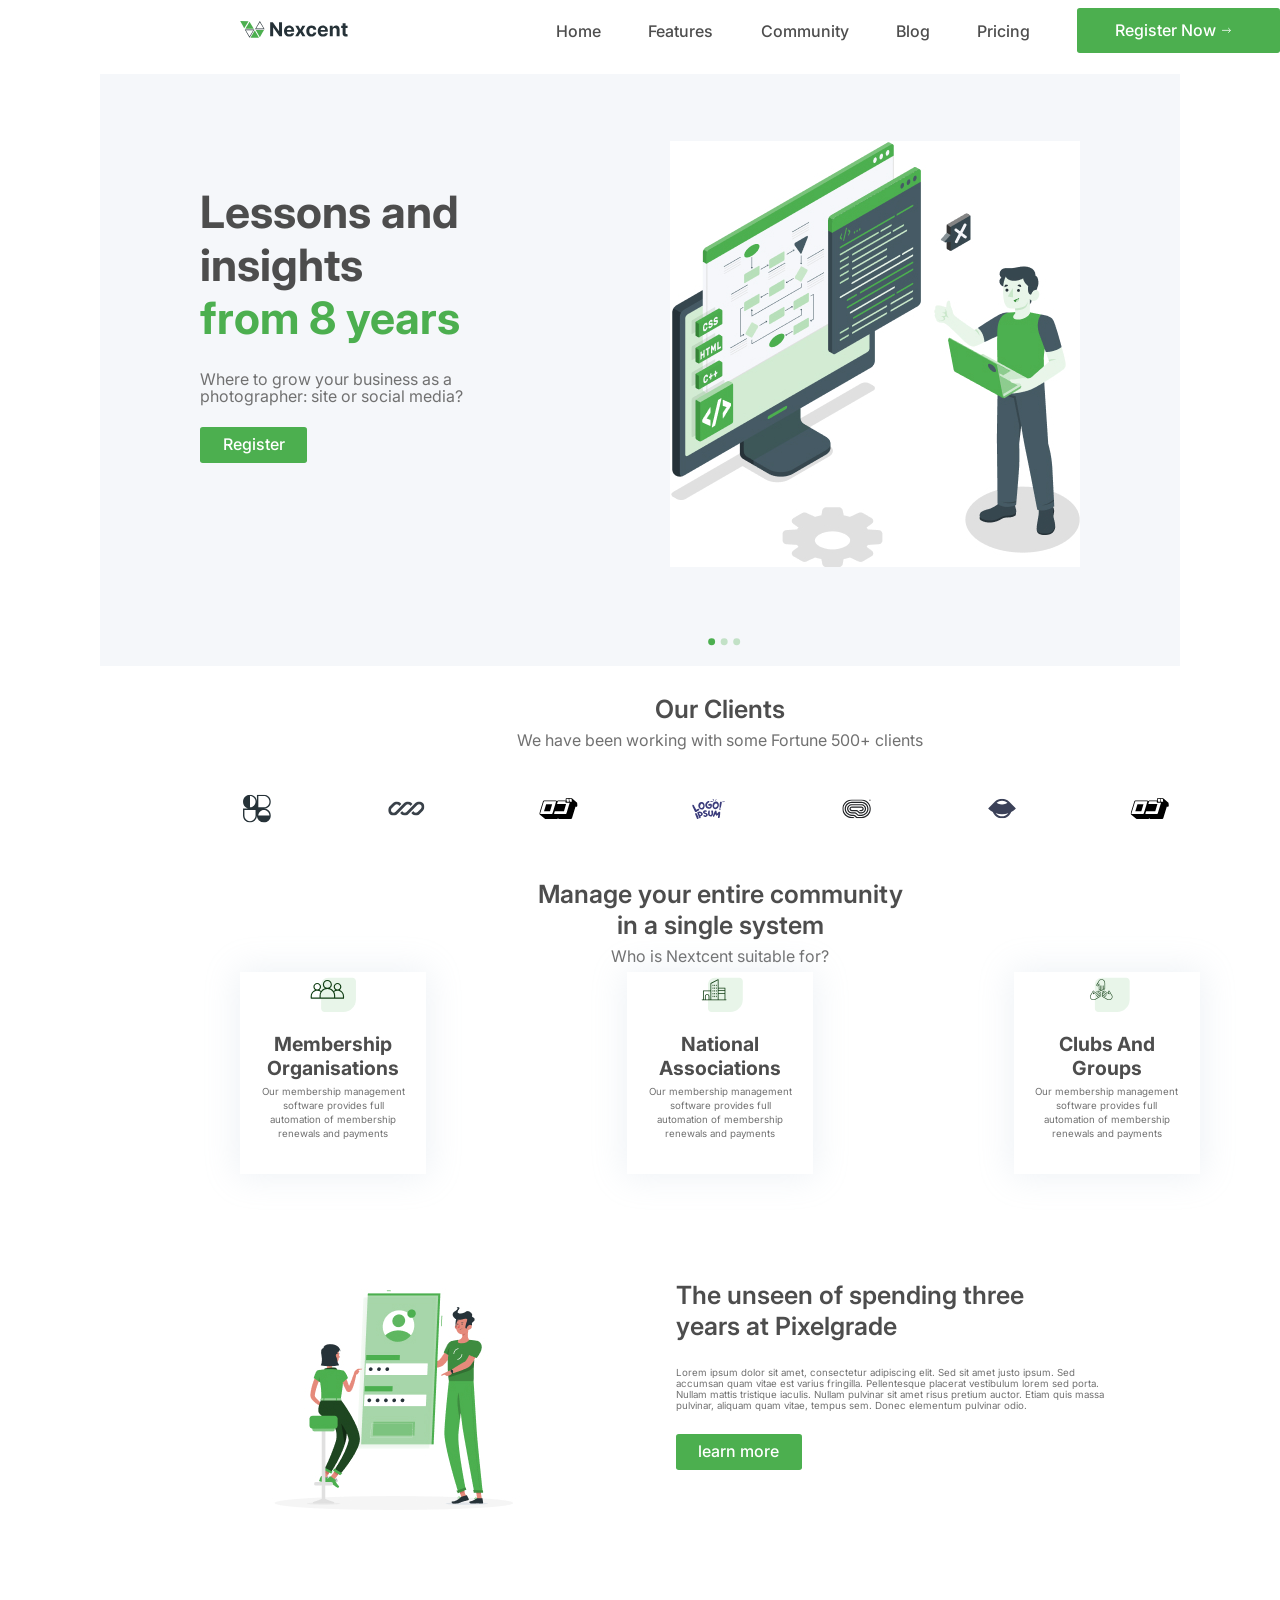
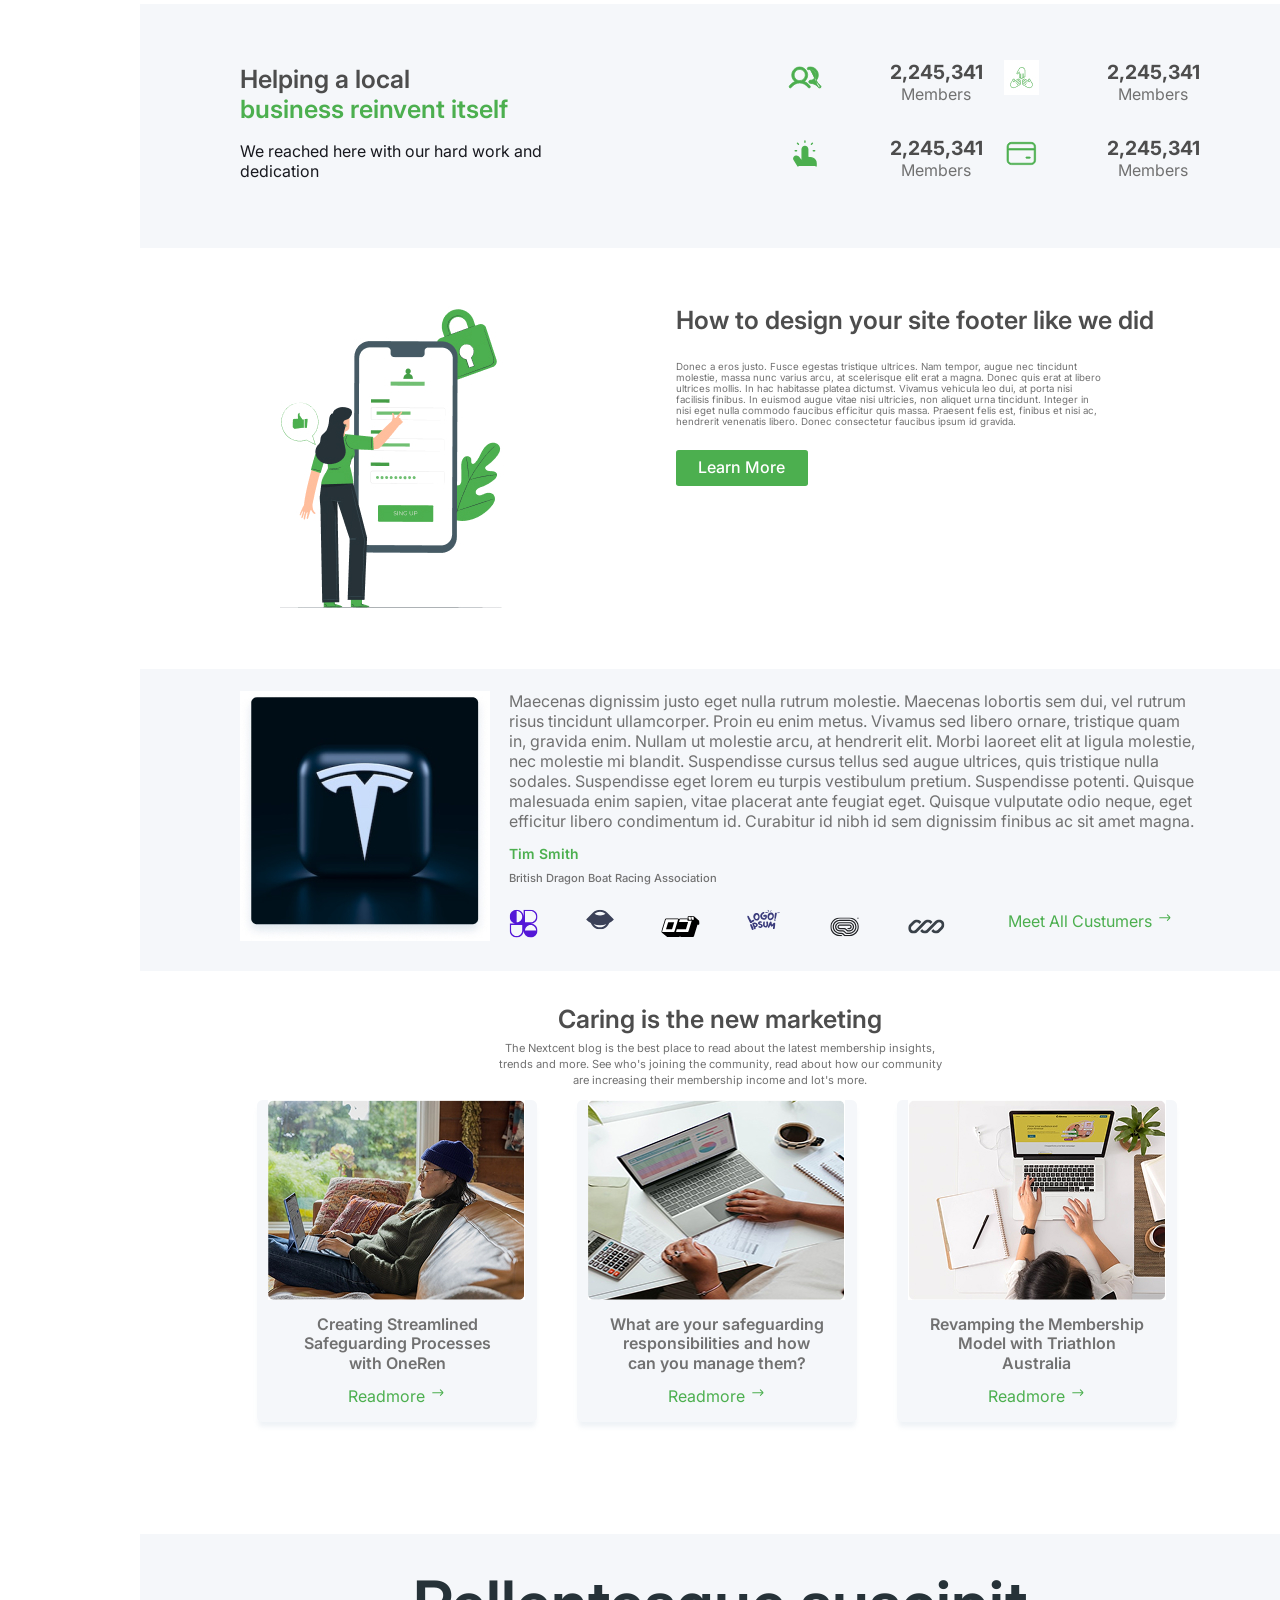
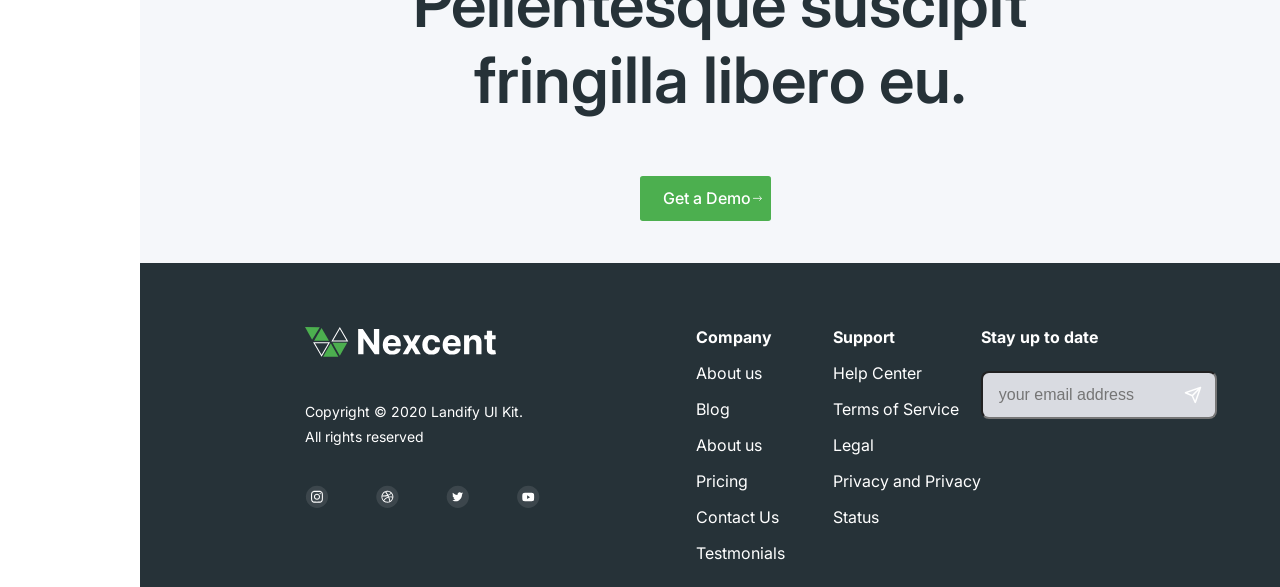
==== index.html @ 73aaa093 "updated code" ====
<!DOCTYPE html>
<html lang="en">

<head>
    <meta charset="UTF-8">
    <meta name="viewport" content="width=device-width, initial-scale=1.0">
    <title>layout templete</title>
    <link rel="stylesheet" href="./Assets/Css/variables.css" type="text/css">
    <link rel="stylesheet" href="./Assets/Css/utility.css" type="text/css">
    <link rel="stylesheet" href="./Assets/Css/style.css" type="text/css">

    <link rel="preconnect" href="https://fonts.googleapis.com">
    <link rel="preconnect" href="https://fonts.gstatic.com" crossorigin>
    <link
        href="https://fonts.googleapis.com/css2?family=Inter:ital,opsz,wght@0,14..32,100..900;1,14..32,100..900&display=swap"
        rel="stylesheet">

</head>

<body>
    <header>
        <div class="container">
            <nav class="d-flex">
                <a class="nexcent" href="index.html" aria-label="nexcent-logo"><img src="./Assets/Images/Logo.svg"
                        alt="nexcent-logo"></a>
                <ul role="navigation" class="d-flex list_decor-none ">
                    <li><a href="javascript:(0)">Home</a></li>
                    <li><a href="javascript:(0)">Features</a></li>
                    <li><a href="javascript:(0)">Community</a></li>
                    <li><a href="javascript:(0)">Blog</a></li>
                    <li><a href="javascript:(0)">Pricing</a></li>
                    <li class="btn btn2"><a href="javascript:(0)">Register Now <img
                                src="./Assets/Images/Right-white.svg" alt="right-arrow"></a></li>
                </ul>
            </nav>
        </div>
    </header>
    <main>
        <section class="Home-banner">
            <div class="banner">
                <div class="left-panel">
                    <h1>Lessons and insights <span>from 8 years</span></h1>
                    <p>Where to grow your business as a photographer: site or social media?</p>
                    <a class="btn3 btn2" href="javascript:(0)">Register</a>
                </div>
                <figure>
                    <img src="./Assets/Images/banner.jpg" alt="banner-picture">
                </figure>
            </div>
            <img class="dot" src="./Assets/Images/Dot.svg" alt="dot">
        </section>
        <section class="our-client">
            <div class="container">
                <div class="top-section text-align-center">
                    <h2>Our Clients</h2>
                    <p>We have been working with some Fortune 500+ clients</p>
                </div>
                <div class="bottom-section">
                    <ul class="list_decor-none d-flex">
                        <li><img src="./Assets/Images/our_clients (7).svg" alt="client-logo"></li>
                        <li><img src="./Assets/Images/our_clients (2).svg" alt="client-logo"></li>
                        <li><img src="./Assets/Images/our_clients (5).svg" alt="client-logo"></li>
                        <li><img src="./Assets/Images/our_clients (4).svg" alt="client-logo"></li>
                        <li><img src="./Assets/Images/our_clients (3).svg" alt="client-logo"></li>
                        <li><img src="./Assets/Images/our_clients (6).svg" alt="client-logo"></li>
                        <li><img src="./Assets/Images/our_clients (1).svg" alt="client-logo"></li>
                    </ul>
                </div>
            </div>
        </section>
        <section class="manage-community">
            <div class="container">
                <div class="top-section text-align-center">
                    <h2>Manage your entire community <span> in a single system</span></h2>
                    <p>Who is Nextcent suitable for?</p>
                </div>
                <div class="community-mid-panel d-flex">
                    <div class="card text-align-center">
                        <img src="./Assets/Images/community (2).svg" alt="Membership Organisations-icon">
                        <h3>Membership Organisations</h3>
                        <p>Our membership management software provides full automation of membership renewals and
                            payments</p>
                    </div>
                    <div class="card text-align-center">
                        <img src="./Assets/Images/community (3).svg" alt="National Associations-icon">
                        <h3>National Associations</h3>
                        <p>Our membership management software provides full automation of membership renewals and
                            payments</p>
                    </div>
                    <div class="card text-align-center card3">
                        <img src="./Assets/Images/community (1).svg" alt="Clubs And Groups-icon">
                        <h3>Clubs And <span> Groups</span></h3>
                        <p>Our membership management software provides full automation of membership renewals and
                            payments</p>
                    </div>
                </div>

                <div class="community-bottom-panel d-flex">
                    <div class="left_panel">
                        <figure>
                            <img src="./Assets/Images/unseen_year.jpg" alt="sign-up_image">
                        </figure>
                    </div>
                    <div class="right_panel">
                        <h2>The unseen of spending three <span>years at Pixelgrade</span></h2>
                        <p>Lorem ipsum dolor sit amet, consectetur adipiscing elit. Sed sit amet justo ipsum. Sed
                            accumsan quam vitae est varius fringilla. Pellentesque placerat vestibulum lorem sed
                            porta.
                            Nullam mattis tristique iaculis. Nullam pulvinar sit amet risus pretium auctor. Etiam
                            quis
                            massa pulvinar, aliquam quam vitae, tempus sem. Donec elementum pulvinar odio.</p>
                        <a href="javascript:void(0)" class="btn3 btn2">learn more</a>
                    </div>
                </div>

            </div>
        </section>
        <section class="helping-business">
            <div class="container d-flex ">
                <div class="left-panel">
                    <h2>Helping a local <span>business reinvent itself</span> </h2>
                    <p>We reached here with our hard work and dedication</p>
                </div>
                <div class="right-panel">
                    <ul class="list_decor-none d-flex list1 text-align-center">
                        <li><img src="./Assets/Images/local-business (1).svg" alt="business-members"></li>
                        <p>2,245,341<span>Members</span></p>
                        <li><img src="./Assets/Images/local-business (1).jpg" alt="business-Clubs"></li>
                        <p>2,245,341<span>Members</span></p>
                    </ul>
                    <ul class="list_decor-none d-flex list2 text-align-center">
                    <li><img src="./Assets/Images/local-business (3).svg" alt="business-Event Bookings"></li>
                    <p>2,245,341<span>Members</span></p>
                    <li><img src="./Assets/Images/local-business (2).svg" alt="business-Payments"></li>
                    <p>2,245,341<span>Members</span></p>
                    </ul>
                </div>
            </div>
        </section>
        <section class="Design-footer">
            <div class="container d-flex">
                <div class="left-panel">
                    <img src="./Assets/Images/design_site.jpg" alt="design_site-image">
                </div>
                <div class="right-panel">
                    <h2>How to design your site footer like we did</h2>
                    <p>Donec a eros justo. Fusce egestas tristique ultrices. Nam tempor, augue nec tincidunt molestie,
                        massa nunc varius arcu, at scelerisque elit erat a magna. Donec quis erat at libero ultrices
                        mollis. In hac habitasse platea dictumst. Vivamus vehicula leo dui, at porta nisi facilisis
                        finibus. In euismod augue vitae nisi ultricies, non aliquet urna tincidunt. Integer in nisi eget
                        nulla commodo faucibus efficitur quis massa. Praesent felis est, finibus et nisi ac, hendrerit
                        venenatis libero. Donec consectetur faucibus ipsum id gravida.</p>
                    <a class="btn3 btn2" href="javascript:void(0)">Learn More</a>
                </div>
            </div>
        </section>
        <section class="testmonials">
            <div class="container d-flex">
                <div class="left-panel">
                    <figure>
                        <img src="./Assets/Images/testimonial.jpg" alt="testimonial-image">
                    </figure>
                </div>
                <div class="right-panel">
                    <blockquote>
                        Maecenas dignissim justo eget nulla rutrum molestie. Maecenas lobortis sem dui, vel rutrum risus
                        tincidunt ullamcorper. Proin eu enim metus. Vivamus sed libero ornare, tristique quam in,
                        gravida enim. Nullam ut molestie arcu, at hendrerit elit. Morbi laoreet elit at ligula molestie,
                        nec molestie mi blandit. Suspendisse cursus tellus sed augue ultrices, quis tristique nulla
                        sodales. Suspendisse eget lorem eu turpis vestibulum pretium. Suspendisse potenti. Quisque
                        malesuada enim sapien, vitae placerat ante feugiat eget. Quisque vulputate odio neque, eget
                        efficitur libero condimentum id. Curabitur id nibh id sem dignissim finibus ac sit amet magna.
                        <p class="name">Tim Smith</p>
                        <p class="comment">British Dragon Boat Racing Association</p>
                    </blockquote>
                    <div class="right-bottom d-flex" >
                        <ul class="list_decor-none d-flex">
                            <li><img src="./Assets/Images/Logo testmonial.svg" alt="client-logo"></li>
                            <li><img src="./Assets/Images/our_clients (6).svg" alt="client-logo"></li>
                            <li><img src="./Assets/Images/our_clients (5).svg" alt="client-logo"></li>
                            <li><img src="./Assets/Images/our_clients (4).svg" alt="client-logo"></li>
                            <li><img src="./Assets/Images/our_clients (3).svg" alt="client-logo"></li>
                            <li><img src="./Assets/Images/our_clients (2).svg" alt="client-logo"></li>
                        </ul>
                        <a class="green" href="javascript:void(0)">Meet All Custumers <img src="./Assets/Images/Right-direction.svg"
                                alt="right-arrow"></a>
                    </div>
                </div>
            </div>
        </section>
        <section class="caring-marketing">
            <div class="container">
                <div class="top-panel text-align-center justify-content-center">
                    <h2>Caring is the new marketing</h2>
                    <p>The Nextcent blog is the best place to read about the latest membership insights, trends and
                        more. See who's joining the community, read about how our community are increasing their
                        membership income and lot's more.</p>
                </div>
                <div class="cart-panel d-flex">
                    <div class="cart">
                        <figure class="text-align-center caring-cart">
                            <img class="cart1" src="./Assets/Images/caring (2) market.jpg" alt="caring-marketing">
                            <figcaption text-align-center>Creating Streamlined Safeguarding Processes with OneRen
                            </figcaption>
                            <a href="javascript:void(0)">Readmore <img src="./Assets/Images/Right-direction.svg"
                                    alt="right-arrow"></a>
                        </figure>
                    </div>
                    <div class="cart">
                        <figure class="text-align-center caring-cart">
                            <img class=" cart2" src="./Assets/Images/caring (3) market.jpg" alt="caring-marketing">
                            <figcaption>What are your safeguarding responsibilities and how can you manage them?
                            </figcaption>
                            <a href="javascript:void(0)">Readmore <img src="./Assets/Images/Right-direction.svg"
                                    alt="right-arrow"></a>
                        </figure>
                    </div>
                    <div class="cart">
                        <figure class="text-align-center caring-cart">
                            <img class=" cart3" src="./Assets/Images/caring (1) market.jpg" alt="caring-marketing">
                            <figcaption>Revamping the Membership Model with Triathlon Australia
                            </figcaption>
                            <a class="padding-bottom" href="javascript:void(0)">Readmore <img src="./Assets/Images/Right-direction.svg"
                                    alt="right-arrow"></a>
                    </div>
                </div>
        </section>
    </main>
    <footer>
        <section class="footer-section">
            <div class="container">
                <div class="get-demo justify-content-center">
                    <h2>Pellentesque suscipit fringilla libero eu.</h2>
                    <a href="javascript:void(0)" class="btn btn2">Get a Demo<img src = "./Assets/Images/Right-white.svg"
                            alt="right-arrow"></a>
                </div>
                <div class="container2 d-flex">
                    <div class="logos-section">
                        <img src="./Assets/Images/Logo-white.svg" alt="company-logo">
                        <p>Copyright © 2020 Landify UI Kit. <span>All rights reserved</span> </p>
                        <ul class="d-flex list_decor-none">
                            <li><img src="./Assets/Images/Social Icons(insta).svg" alt="social-media"></li>
                            <li><img src="./Assets/Images/Social Icons(ball).svg" alt="social-media"></li>
                            <li><img src="./Assets/Images/Social Icons(twit).svg" alt="social-media"></li>
                            <li><img src="./Assets/Images/Social Icons(face).svg" alt="social-media"></li>
                        </ul>
                    </div>
                    <div class="left-panel d-flex">
                        <div class="company">
                            <h4>Company</h4>
                            <p>About us</p>
                            <p>Blog</p>
                            <p>About us</p>
                            <p>Pricing</p>
                            <p>Contact Us</p>
                            <p>Testmonials</p>
                            <!-- <p>Company <span>About us</span> <span>Blog</span> <span></span> <span>Contact Us</span>
                                <span>Testmonials</span>
                            </p> -->
                        </div>
                        <div class="support">
                            <h4>Support</h4>
                            <p>Help Center</p>
                            <p>Terms of Service</p>
                            <p>Legal</p>
                            <p>Privacy and Privacy</p>
                            <p>Status</p>
                            <!-- <p>Support <span>Help Center</span> <span>Terms of Service</span> <span>Legal</span> <span>Privacy
                                    and Privacy</span> <span>Status</span></p> -->
        
                        </div>
                        <div class="up-to-date">
                            <h4>Stay up to date</h4>
                            <form action="/submit" get="post">
                                <label for="email id"></label>
                                <input type="email" name="email" id="email" placeholder="your email address">
                            </form>
                        </div>
                    </div>
                </div>
            </div>
        </section>
    </footer>
</body>

</html>
---- Assets/Css/variables.css ----
:root {
    /* Typography */
    --FONT-FAMILY: "Inter", sans-serif;

    /* Color */
    --ACCENT-COLOR: #4CAF4F;
    --PRIMARY-COLOR: #fff;
    --SECONDRY-COLOR: #F5F7FA;
    --DARK-TEXT-COLOR: #4D4D4D;
    --BODY-TEXT-COLOR: #717171;
    --BORDER-SHADOW: #ABBED133;
    --FOOTER-COLOR: #263238;
    --FORM-COLOR:#D9DBE1;

    /* Font-Size */
    --FONT-11_14: 0.696rem;
    --FONT-44_55: 2.784rem;
    --FONT-25_06: 1.566rem;
    --FONT-19_49: 1.218rem;
    --FONT-9_74: 0.609rem;
    --FONT-13_92: 0.87rem;

    /* Utilities */
    --ROW-GAP: 0.334rem;
    --TITTLE-MARGIN-END: 3.75rem;
    --MARGIN-INLINE: 6.264rem;
    --MARGIN-BOTTOM: 1.392rem
}
---- Assets/Css/utility.css ----
/* Ulitity Classes */

.btn {
    display: inline-block;
    color: var(--PRIMARY-COLOR);
    background-color: var(--ACCENT-COLOR);
    line-height: 1.044rem;
    text-align: center;
    padding-block: 0.900rem;
    padding-left: 1.392rem;
    padding-right: 0.5rem;
    font-weight: 500;
    border-radius: 0.174rem;
    
}

.btn2 a {
    padding: 1rem;
    color: #fff;
}

.btn3 {
    display: inline-block;
    color: var(--PRIMARY-COLOR);
    background-color: var(--ACCENT-COLOR);
    line-height: 1.044rem;
    text-align: center;
    padding-block: 0.609rem;
    padding-inline: 1.392rem;
    font-weight: 500;
    border-radius: 0.174rem;
}

.d-flex {
    display: flex;
}

.text-align-center {
    text-align: center;
}

.list_decor-none {
    list-style-type: none;
}
.justify-content-center{
    justify-content: center;
}
.caring-cart{
    background-color: var(--SECONDRY-COLOR);
    border-radius: 0.348rem;
    box-shadow: 0 0.4rem 0.3rem -0.1rem var(--BORDER-SHADOW);
    padding-bottom: 1rem; 
}
---- Assets/Css/style.css ----
* {
    box-sizing: border-box;
    margin: 0;  
    padding: 0;
}
html {
    scroll-behavior: smooth;
}

body {
    color: var(--BODY-TEXT-COLOR);
    font-family: var(--FONT-FAMILY);
}
a {
    text-decoration: none;
    color: var(--DARK-TEXT-COLOR);
}
a:hover {
    color: #6fdc72;
    transition: color 0.3s ease; 
}

h1,
h2,
h3 {
    margin-bottom: 1.62rem;
    color: var(--DARK-TEXT-COLOR);
}


:where(h1, h2, h3, p):last-child {
    margin-bottom: 0;
}

h2 {
    font-size: var(--FONT-25_06);
    font-weight: 600;
    line-height: 1.914rem;
}
 .container {
    max-width: 72.5rem;
    position: relative;
    left: 8.75rem;
    margin-right: var(--MARGIN-INLINE); 
    
}
/* Navigation Start */
 .nexcent{
    margin-left: var(--MARGIN-INLINE);
    margin-block: 1.314rem;
    margin-right: 13rem;
}

header ul li{
    font-weight: 500;
    margin-block: 1.305rem;
    justify-content: space-between;
}  
header ul li:last-child{
    margin-top: 0.5rem;
    margin-left: 0%rem;
} 

/* Navigation End */

/* Home Banner Start*/
.Home-banner{
    background-color:  #F5F7FA;
    margin-inline: var(--MARGIN-INLINE); 
    margin-bottom: 1.74rem; 
}
.Home-banner .banner{
    display: flex;
    gap: 10.938rem;   
}
h1{
    font-size: var(--FONT-44_55);
    line-height: 3.306rem;
}
h1 span{
    color: var(--ACCENT-COLOR);
    display: block;
}
.Home-banner .banner p{
    line-height: 1.044rem;
    margin-top: 1rem;
    margin-bottom: 1.392rem;
}
.Home-banner .banner .left-panel{
    margin-block: 7.001rem;
    margin-left: var(--MARGIN-INLINE);
    gap: 1.392rem;
}
.Home-banner .banner img{
    margin-block: 4.177rem;
    margin-right: var(--MARGIN-INLINE);  
}
.dot {
    margin-inline: 38rem;
    margin-bottom: 1rem;
}
/* Home Banner End*/

 
/* our-client Start*/
.our-client .top-section{
    margin-inline: 7.178rem;
}
.our-client .top-section h2{
    margin-bottom: 0.348rem;
    padding-inline: 0.914;
}
.our-client .top-section p{
    margin-bottom: 1rem;
    padding-inline: 0.914;
}
.our-client .bottom-section ul{
    margin-inline: var(--MARGIN-INLINE);
    justify-content: space-between;
    align-items: center;
    padding-top: 1.559rem;
    padding-bottom: 1.528rem;
    margin-bottom: 1.553rem;
}
/* our-client End*/

/* manage-community */
.manage-community .top-section{
    margin-inline: 19.534rem;
}
.manage-community{
    margin-bottom: 2.088rem; 
}
.manage-community .community-mid-panel{
    margin-bottom: 3.088rem;
}
.manage-community .top-section h2{
    margin-bottom: 0.348rem;

}
.manage-community .top-section p{
    margin-bottom: 0.348rem;
}
.community-mid-panel .card{
    justify-content: space-evenly;
    margin-inline: var(--MARGIN-INLINE);
    gap:0.348rem;
    padding-bottom: 1.044rem;
    box-shadow: 0.01rem 0.01rem 2rem 0.174rem var(--BORDER-SHADOW);
}
.community-mid-panel .card h3 span{
    margin-inline: 1rem; 
}
.community-mid-panel .card h3 {
    margin-top: 1rem;
    font-size: var(--FONT-19_49);
    margin-bottom: 0%;
   
}
.community-mid-panel .card p{
    margin-inline: 1.044rem;
    margin-bottom: 1.044rem;
    font-size: var(--FONT-9_74);
    font-weight: 400;
    line-height: 0.87rem;
    margin-top: 0.348rem;   
}
/* community-bottom-panel */
.community-bottom-panel .left_panel img{
    margin-left: var(--MARGIN-INLINE);
    margin-right: 7rem;
    margin-bottom: 2rem;
    margin-top: 3.547rem;
    margin-bottom: 3.547rem;
}
.community-bottom-panel .right_panel{
    margin-right: var(--MARGIN-INLINE);
    margin-left: 1rem;
    margin-top: 3.547rem;
    margin-bottom: 3.547rem;
}
.community-bottom-panel .right_panel p{
    font-weight: 400;
    font-size: var(--FONT-9_74);
    margin-right: 5.8rem;
    margin-bottom: 1.392rem;
    
}
.community-bottom-panel .right_panel h2, span{
    display: block;
}
/* helping-business-section */
.helping-business .container{
    background-color: var(--SECONDRY-COLOR);
}
.helping-business .container .left-panel h2 span{
    color: var(--ACCENT-COLOR);
}
.helping-business .container .left-panel h2{
    margin-bottom: 0.348rem;
}
.helping-business .container .left-panel p{
    color: #18191F;
}
.helping-business .container .left-panel {
    margin-block: 3.699rem;
    margin-left: var(--MARGIN-INLINE);
}
.helping-business .container .right-panel{
    margin-block: 2.784rem;
    margin-left: 15rem;
    margin-right: var(--MARGIN-INLINE);
}

.helping-business .container .right-panel .list2, .list1{
    gap: 1.305rem;
}
.helping-business .container .right-panel .list2 .list1:last-child{
    padding-right: 7rem;
}
.helping-business .container .right-panel .list1{
    margin-top: 0.7rem;
    margin-bottom: 2rem;
}
.helping-business .container .right-panel ul p {
    color: var(--DARK-TEXT-COLOR); 
    font-weight: 700;
    font-size: var(--FONT-19_49);
}

.helping-business .container .right-panel ul p span {
    color: var(--BODY-TEXT-COLOR);
    font-weight: 400;
    font-size: 1rem;
    
}

/* Design-footer section */

.Design-footer .container .left-panel img{
    margin-left: var(--MARGIN-INLINE);
    margin-right: 7rem;
    margin-bottom: 2rem;
    margin-top: 3.547rem;
    margin-bottom: 3.547rem; 
}

.Design-footer .container .right-panel {
    margin-right: var(--MARGIN-INLINE);
    margin-left: 1rem;
    margin-top: 3.547rem;
    margin-bottom: 3.547rem;
}

.Design-footer .container .right-panel p {
    font-weight: 400;
    font-size: var(--FONT-9_74);
    margin-right: 5.8rem;
    margin-bottom: 1.392rem;
    
}

/* Testimonial Section */
.testmonials .container{
    background-color: var(--SECONDRY-COLOR);
}
.testmonials .container .left-panel img{
    margin-left: var(--MARGIN-INLINE);
    margin-right: 0.2rem;
    margin-bottom: 2rem;
    margin-top: 1.392rem;
    margin-bottom:1.392rem; 
}
.testmonials .container .right-panel {
    margin-right: var(--MARGIN-INLINE);
    margin-left: 1rem;
    margin-top: 1.409rem;
    margin-bottom: 1.409rem;
}
.testmonials .container .right-panel blockquote p{
    
    font-weight: 500;
    font-size: var(--FONT-11_14);
    line-height: 1.044rem;
    /* margin-right: 5.8rem;
    margin-bottom: 1.392rem; */
}
.testmonials .container .right-panel .name{
    font-weight: 600;
    font-size: var(--FONT-13_92);
    color: var(--ACCENT-COLOR);
    margin-top: var(--FONT-13_92);
    margin-bottom: 0.348rem;
    line-height: 1.218rem;
}
.testmonials .container .right-panel .comment {
    margin-bottom: var(--MARGIN-BOTTOM);
}
 .testmonials .container .right-bottom a{
    color: var(--ACCENT-COLOR);
} 
.testmonials .container .right-bottom ul,li{
    padding-right: 2.950rem;
}
.testmonials .container .right-bottom ul,li:last-child{
    padding-right: 1.950rem;
}

/* caring-marketing Section */
.caring-marketing .top-panel h2{
    margin-top: 2.088rem;
    margin-bottom: 0.348rem;
}
.caring-marketing .top-panel p {
    font-weight: 400;
    font-size: var(--FONT-11_14);
    line-height: 1.011rem;
    margin-inline: 21.950rem;
    margin-bottom: 0.696rem;
}
.caring-marketing .cart-panel .cart figcaption{
    padding-inline: 1.987rem;
    padding-block: 0.696rem;
    font-weight: 600;
    line-height: 1.218rem;
    z-index: 1rem;
    max-width:19rem;
    max-height: fit-content; 
}
.caring-marketing .cart-panel .cart {
    margin: 0; 
    /* background-color: aqua; */
}

.caring-marketing .cart-panel .cart .cart1 {
    margin-right: 0.08rem; 
}

.caring-marketing .cart-panel .cart .cart2 {
    margin-inline: 0.15rem; 
}

.caring-marketing .cart-panel .cart .cart3 {
    margin-left: 0.08rem; 
}
.caring-marketing .cart-panel {
    margin-left: var(--MARGIN-INLINE);
    margin-right: var(--MARGIN-INLINE);
    margin-bottom: 5.913rem;
}
.caring-marketing .cart-panel .cart{
    padding-left: 1.043rem;
    padding-right: 1.436rem;
    padding-bottom: 1.044rem;  
}
.caring-marketing .cart-panel .cart a{
    color: var(--ACCENT-COLOR);
}

/* Footer-Get-Demo-Section */
.get-demo{
    background-color: var(--SECONDRY-COLOR);
}
.get-demo h2{
    color: var( --FOOTER-COLOR);
    margin-inline: 16.281rem;
    text-align: center;
    font-size: 4rem;
    font-weight: 600;
    line-height: 4.75rem;
    padding-top: 2rem;
    padding-bottom: 2rem;    
}
.get-demo a{
    margin-inline: 31.281rem;
    margin-bottom: 2.625rem;
}
/* footer-Section*/
.container2 {
    background-color: var(--FOOTER-COLOR);
    color: var(--PRIMARY-COLOR);
}
.container2 .logos-section {
    margin-left: 10.313rem;
    padding-top: 4rem;
    margin-right: 7.813rem;
}
.container2 .logos-section ul{
    margin-bottom: 4.646rem;
}
.container2 .logos-section li{
    gap: 0.03rem;
}
.container2 .logos-section p{
    font-weight: 400;
    font-size: 0.875rem;
    margin-top: 2.629rem;
    margin-bottom: 2.5rem;
}
.container2 .logos-section p span{
    margin-top: 0.5rem;
}
.container2 .left-panel h3{
    font-weight: 600;
    font-size: 1.25rem;
    
}
.container2 .left-panel{
    padding-top: 4rem;
    margin-right: 2rem;
}

.left-panel p {
    margin-bottom: 0.5rem; 
    margin-top: 1rem;
}
.company {
    margin-right: 3rem; 
}
.up-to-date form {
    margin-top: 1rem;  
}

 .up-to-date input[type="email"] {
    padding: 0.8rem 1rem;  
    width: 100%;            
    font-size: 1rem;        
    margin-top: 0.5rem;     
    background-color: var(--FORM-COLOR);
    border-radius: 0.5rem;
    margin-top: 0.5rem;
    background-image: url('../Images/send.svg'); 
    background-repeat: no-repeat;
    background-position: right 0.8rem center; 
}
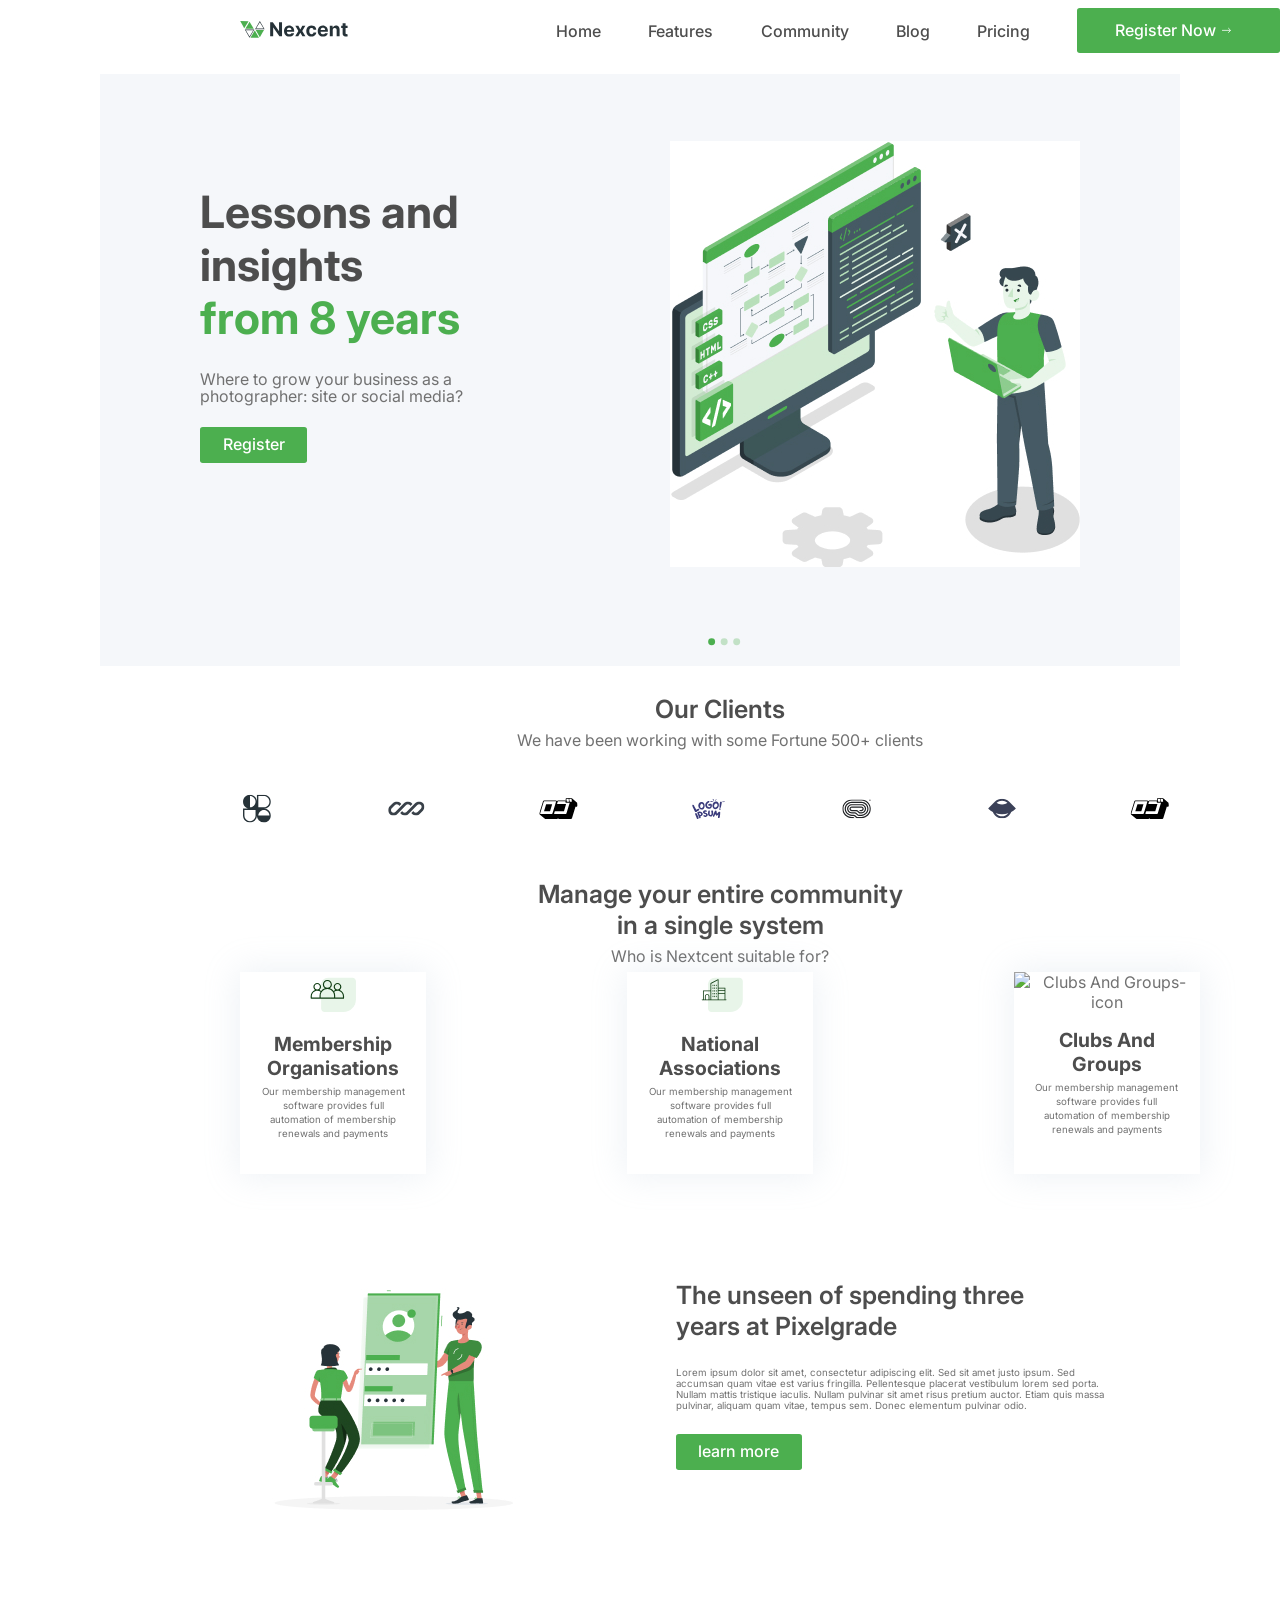
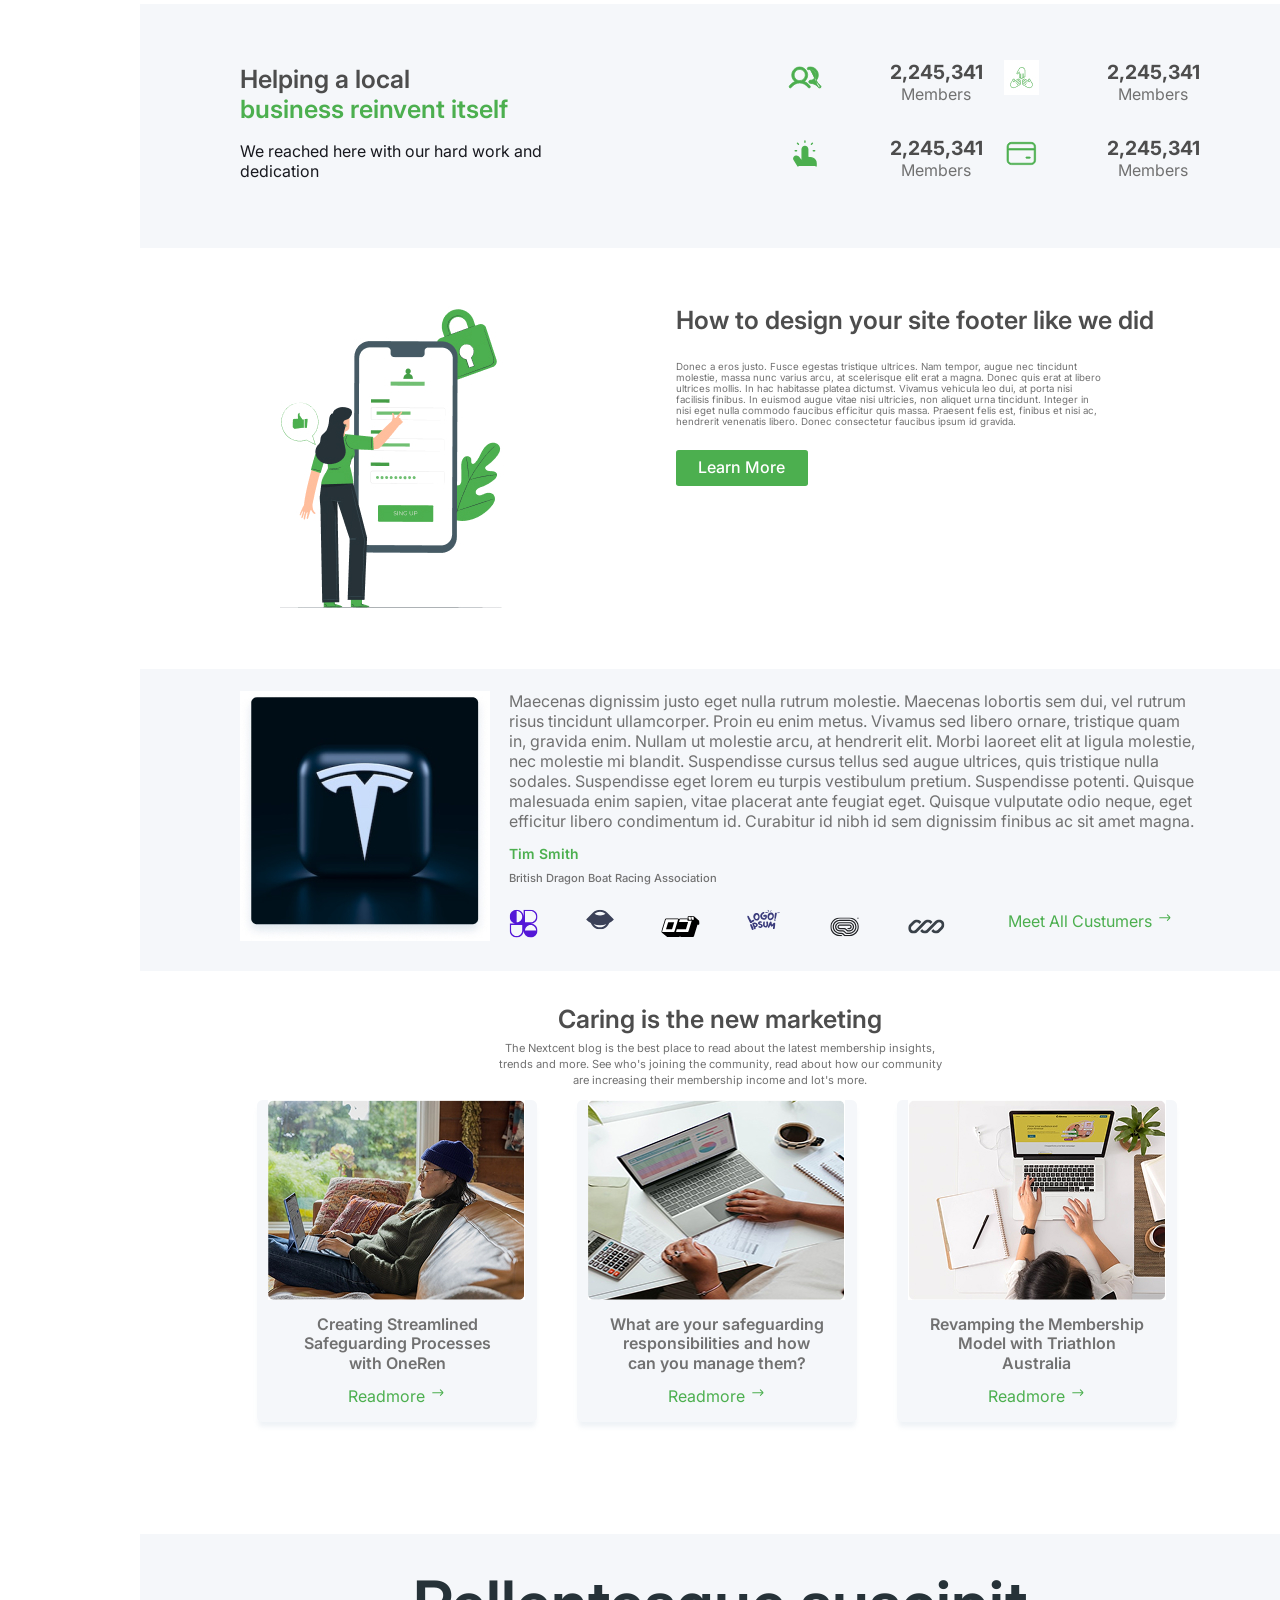
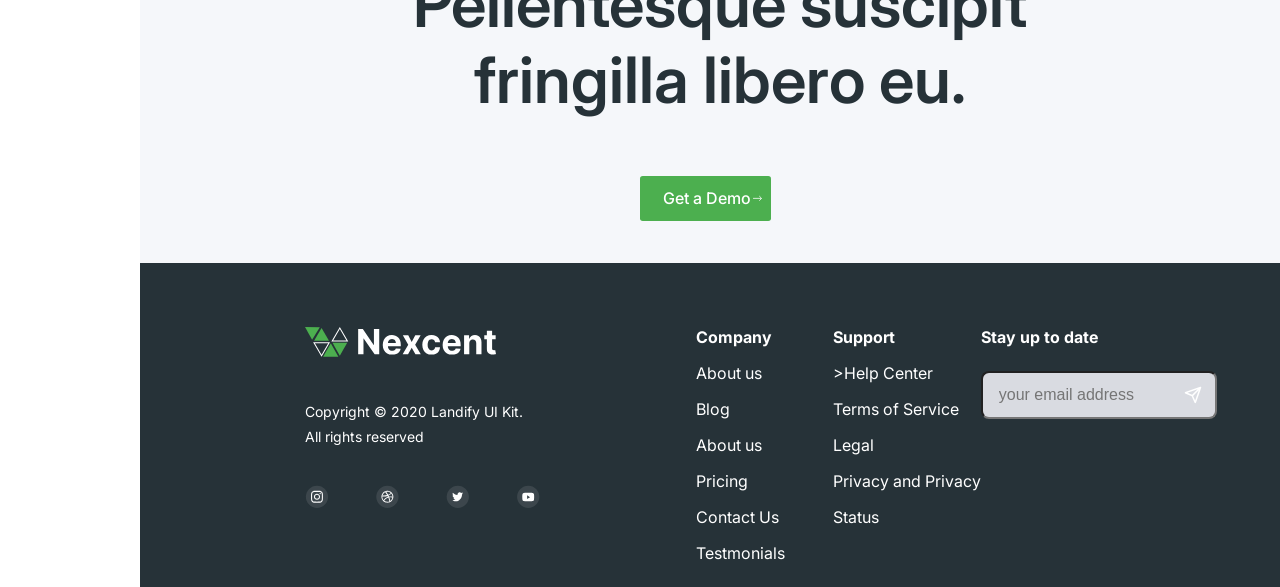
==== commit 2bfab8fc: "rename_images" ====
--- a/index.html
+++ b/index.html
@@ -57,13 +57,13 @@
                 </div>
                 <div class="bottom-section">
                     <ul class="list_decor-none d-flex">
-                        <li><img src="./Assets/Images/our_clients (7).svg" alt="client-logo"></li>
-                        <li><img src="./Assets/Images/our_clients (2).svg" alt="client-logo"></li>
-                        <li><img src="./Assets/Images/our_clients (5).svg" alt="client-logo"></li>
-                        <li><img src="./Assets/Images/our_clients (4).svg" alt="client-logo"></li>
-                        <li><img src="./Assets/Images/our_clients (3).svg" alt="client-logo"></li>
-                        <li><img src="./Assets/Images/our_clients (6).svg" alt="client-logo"></li>
-                        <li><img src="./Assets/Images/our_clients (1).svg" alt="client-logo"></li>
+                        <li><img src="./Assets/Images/our_clients_7.svg" alt="client-logo"></li>
+                        <li><img src="./Assets/Images/our_clients_2.svg" alt="client-logo"></li>
+                        <li><img src="./Assets/Images/our_clients_5.svg" alt="client-logo"></li>
+                        <li><img src="./Assets/Images/our_clients_4.svg" alt="client-logo"></li>
+                        <li><img src="./Assets/Images/our_clients_3.svg" alt="client-logo"></li>
+                        <li><img src="./Assets/Images/our_clients_6.svg" alt="client-logo"></li>
+                        <li><img src="./Assets/Images/our_clients_1.svg" alt="client-logo"></li>
                     </ul>
                 </div>
             </div>
@@ -76,19 +76,19 @@
                 </div>
                 <div class="community-mid-panel d-flex">
                     <div class="card text-align-center">
-                        <img src="./Assets/Images/community (2).svg" alt="Membership Organisations-icon">
+                        <img src="./Assets/Images/community_2.svg" alt="Membership Organisations-icon">
                         <h3>Membership Organisations</h3>
                         <p>Our membership management software provides full automation of membership renewals and
                             payments</p>
                     </div>
                     <div class="card text-align-center">
-                        <img src="./Assets/Images/community (3).svg" alt="National Associations-icon">
+                        <img src="./Assets/Images/community_3.svg" alt="National Associations-icon">
                         <h3>National Associations</h3>
                         <p>Our membership management software provides full automation of membership renewals and
                             payments</p>
                     </div>
                     <div class="card text-align-center card3">
-                        <img src="./Assets/Images/community (1).svg" alt="Clubs And Groups-icon">
+                        <img src="./Assets/Images/" alt="Clubs And Groups-icon">
                         <h3>Clubs And <span> Groups</span></h3>
                         <p>Our membership management software provides full automation of membership renewals and
                             payments</p>
@@ -112,7 +112,6 @@
                         <a href="javascript:void(0)" class="btn3 btn2">learn more</a>
                     </div>
                 </div>
-
             </div>
         </section>
         <section class="helping-business">
@@ -123,15 +122,15 @@
                 </div>
                 <div class="right-panel">
                     <ul class="list_decor-none d-flex list1 text-align-center">
-                        <li><img src="./Assets/Images/local-business (1).svg" alt="business-members"></li>
+                        <li><img src="./Assets/Images/local-business_01.svg" alt="business-members"></li>
                         <p>2,245,341<span>Members</span></p>
-                        <li><img src="./Assets/Images/local-business (1).jpg" alt="business-Clubs"></li>
+                        <li><img src="./Assets/Images/local-business_1.jpg" alt="business-Clubs"></li>
                         <p>2,245,341<span>Members</span></p>
                     </ul>
                     <ul class="list_decor-none d-flex list2 text-align-center">
-                    <li><img src="./Assets/Images/local-business (3).svg" alt="business-Event Bookings"></li>
+                    <li><img src="./Assets/Images/local-business_3.svg" alt="business-Event Bookings"></li>
                     <p>2,245,341<span>Members</span></p>
-                    <li><img src="./Assets/Images/local-business (2).svg" alt="business-Payments"></li>
+                    <li><img src="./Assets/Images/local-business_2.svg" alt="business-Payments"></li>
                     <p>2,245,341<span>Members</span></p>
                     </ul>
                 </div>
@@ -176,11 +175,11 @@
                     <div class="right-bottom d-flex" >
                         <ul class="list_decor-none d-flex">
                             <li><img src="./Assets/Images/Logo testmonial.svg" alt="client-logo"></li>
-                            <li><img src="./Assets/Images/our_clients (6).svg" alt="client-logo"></li>
-                            <li><img src="./Assets/Images/our_clients (5).svg" alt="client-logo"></li>
-                            <li><img src="./Assets/Images/our_clients (4).svg" alt="client-logo"></li>
-                            <li><img src="./Assets/Images/our_clients (3).svg" alt="client-logo"></li>
-                            <li><img src="./Assets/Images/our_clients (2).svg" alt="client-logo"></li>
+                            <li><img src="./Assets/Images/our_clients_6.svg" alt="client-logo"></li>
+                            <li><img src="./Assets/Images/our_clients_5.svg" alt="client-logo"></li>
+                            <li><img src="./Assets/Images/our_clients_4.svg" alt="client-logo"></li>
+                            <li><img src="./Assets/Images/our_clients_3.svg" alt="client-logo"></li>
+                            <li><img src="./Assets/Images/our_clients_2.svg" alt="client-logo"></li>
                         </ul>
                         <a class="green" href="javascript:void(0)">Meet All Custumers <img src="./Assets/Images/Right-direction.svg"
                                 alt="right-arrow"></a>
@@ -199,7 +198,7 @@
                 <div class="cart-panel d-flex">
                     <div class="cart">
                         <figure class="text-align-center caring-cart">
-                            <img class="cart1" src="./Assets/Images/caring (2) market.jpg" alt="caring-marketing">
+                            <img class="cart1" src="./Assets/Images/caring_2_ market.jpg" alt="caring-marketing">
                             <figcaption text-align-center>Creating Streamlined Safeguarding Processes with OneRen
                             </figcaption>
                             <a href="javascript:void(0)">Readmore <img src="./Assets/Images/Right-direction.svg"
@@ -208,7 +207,7 @@
                     </div>
                     <div class="cart">
                         <figure class="text-align-center caring-cart">
-                            <img class=" cart2" src="./Assets/Images/caring (3) market.jpg" alt="caring-marketing">
+                            <img class=" cart2" src="./Assets/Images/caring_3_market.jpg" alt="caring-marketing">
                             <figcaption>What are your safeguarding responsibilities and how can you manage them?
                             </figcaption>
                             <a href="javascript:void(0)">Readmore <img src="./Assets/Images/Right-direction.svg"
@@ -217,7 +216,7 @@
                     </div>
                     <div class="cart">
                         <figure class="text-align-center caring-cart">
-                            <img class=" cart3" src="./Assets/Images/caring (1) market.jpg" alt="caring-marketing">
+                            <img class=" cart3" src="./Assets/Images/caring_1_market.jpg" alt="caring-marketing">
                             <figcaption>Revamping the Membership Model with Triathlon Australia
                             </figcaption>
                             <a class="padding-bottom" href="javascript:void(0)">Readmore <img src="./Assets/Images/Right-direction.svg"
@@ -239,10 +238,10 @@
                         <img src="./Assets/Images/Logo-white.svg" alt="company-logo">
                         <p>Copyright © 2020 Landify UI Kit. <span>All rights reserved</span> </p>
                         <ul class="d-flex list_decor-none">
-                            <li><img src="./Assets/Images/Social Icons(insta).svg" alt="social-media"></li>
-                            <li><img src="./Assets/Images/Social Icons(ball).svg" alt="social-media"></li>
-                            <li><img src="./Assets/Images/Social Icons(twit).svg" alt="social-media"></li>
-                            <li><img src="./Assets/Images/Social Icons(face).svg" alt="social-media"></li>
+                            <li><img src="./Assets/Images/Social Icons_insta.svg" alt="social-media"></li>
+                            <li><img src="./Assets/Images/Social Icons_ball.svg" alt="social-media"></li>
+                            <li><img src="./Assets/Images/Social Icons_twit.svg" alt="social-media"></li>
+                            <li><img src="./Assets/Images/Social Icons_face.svg" alt="social-media"></li>
                         </ul>
                     </div>
                     <div class="left-panel d-flex">
@@ -260,7 +259,7 @@
                         </div>
                         <div class="support">
                             <h4>Support</h4>
-                            <p>Help Center</p>
+                            <p>>Help Center</p>
                             <p>Terms of Service</p>
                             <p>Legal</p>
                             <p>Privacy and Privacy</p>
--- a/Assets/Css/style.css
+++ b/Assets/Css/style.css
@@ -1,8 +1,9 @@
 * {
     box-sizing: border-box;
-    margin: 0;  
+    margin: 0;
     padding: 0;
 }
+
 html {
     scroll-behavior: smooth;
 }
@@ -11,13 +12,15 @@
     color: var(--BODY-TEXT-COLOR);
     font-family: var(--FONT-FAMILY);
 }
+
 a {
     text-decoration: none;
     color: var(--DARK-TEXT-COLOR);
 }
+
 a:hover {
     color: #6fdc72;
-    transition: color 0.3s ease; 
+    transition: color 0.3s ease;
 }
 
 h1,
@@ -37,84 +40,98 @@
     font-weight: 600;
     line-height: 1.914rem;
 }
- .container {
+
+.container {
     max-width: 72.5rem;
     position: relative;
     left: 8.75rem;
-    margin-right: var(--MARGIN-INLINE); 
-    
-}
+    margin-right: var(--MARGIN-INLINE);
+
+}
+
 /* Navigation Start */
- .nexcent{
+.nexcent {
     margin-left: var(--MARGIN-INLINE);
     margin-block: 1.314rem;
     margin-right: 13rem;
 }
 
-header ul li{
+header ul li {
     font-weight: 500;
     margin-block: 1.305rem;
     justify-content: space-between;
-}  
-header ul li:last-child{
+}
+
+header ul li:last-child {
     margin-top: 0.5rem;
     margin-left: 0%rem;
-} 
+}
 
 /* Navigation End */
 
 /* Home Banner Start*/
-.Home-banner{
-    background-color:  #F5F7FA;
-    margin-inline: var(--MARGIN-INLINE); 
-    margin-bottom: 1.74rem; 
-}
-.Home-banner .banner{
+.Home-banner {
+    background-color: #F5F7FA;
+    margin-inline: var(--MARGIN-INLINE);
+    margin-bottom: 1.74rem;
+}
+
+.Home-banner .banner {
     display: flex;
-    gap: 10.938rem;   
-}
-h1{
+    gap: 10.938rem;
+}
+
+h1 {
     font-size: var(--FONT-44_55);
     line-height: 3.306rem;
 }
-h1 span{
+
+h1 span {
     color: var(--ACCENT-COLOR);
     display: block;
 }
-.Home-banner .banner p{
+
+.Home-banner .banner p {
     line-height: 1.044rem;
     margin-top: 1rem;
     margin-bottom: 1.392rem;
 }
-.Home-banner .banner .left-panel{
+
+.Home-banner .banner .left-panel {
     margin-block: 7.001rem;
     margin-left: var(--MARGIN-INLINE);
     gap: 1.392rem;
 }
-.Home-banner .banner img{
+
+.Home-banner .banner img {
     margin-block: 4.177rem;
-    margin-right: var(--MARGIN-INLINE);  
-}
+    margin-right: var(--MARGIN-INLINE);
+}
+
 .dot {
     margin-inline: 38rem;
     margin-bottom: 1rem;
 }
+
 /* Home Banner End*/
 
- 
+
 /* our-client Start*/
-.our-client .top-section{
+.our-client .top-section {
     margin-inline: 7.178rem;
 }
-.our-client .top-section h2{
+
+.our-client .top-section h2 {
     margin-bottom: 0.348rem;
     padding-inline: 0.914;
 }
-.our-client .top-section p{
+
+.our-client .top-section p {
     margin-bottom: 1rem;
     padding-inline: 0.914;
 }
-.our-client .bottom-section ul{
+
+.our-client .bottom-section ul {
     margin-inline: var(--MARGIN-INLINE);
     justify-content: space-between;
     align-items: center;
@@ -122,108 +139,132 @@
     padding-bottom: 1.528rem;
     margin-bottom: 1.553rem;
 }
+
 /* our-client End*/
 
 /* manage-community */
-.manage-community .top-section{
+.manage-community .top-section {
     margin-inline: 19.534rem;
 }
-.manage-community{
-    margin-bottom: 2.088rem; 
-}
-.manage-community .community-mid-panel{
+
+.manage-community {
+    margin-bottom: 2.088rem;
+}
+
+.manage-community .community-mid-panel {
     margin-bottom: 3.088rem;
 }
-.manage-community .top-section h2{
+
+.manage-community .top-section h2 {
     margin-bottom: 0.348rem;
 
 }
-.manage-community .top-section p{
+
+.manage-community .top-section p {
     margin-bottom: 0.348rem;
 }
-.community-mid-panel .card{
+
+.community-mid-panel .card {
     justify-content: space-evenly;
     margin-inline: var(--MARGIN-INLINE);
-    gap:0.348rem;
+    gap: 0.348rem;
     padding-bottom: 1.044rem;
     box-shadow: 0.01rem 0.01rem 2rem 0.174rem var(--BORDER-SHADOW);
 }
-.community-mid-panel .card h3 span{
-    margin-inline: 1rem; 
-}
+
+.community-mid-panel .card h3 span {
+    margin-inline: 1rem;
+}
+
 .community-mid-panel .card h3 {
     margin-top: 1rem;
     font-size: var(--FONT-19_49);
     margin-bottom: 0%;
-   
-}
-.community-mid-panel .card p{
+
+}
+
+.community-mid-panel .card p {
     margin-inline: 1.044rem;
     margin-bottom: 1.044rem;
     font-size: var(--FONT-9_74);
     font-weight: 400;
     line-height: 0.87rem;
-    margin-top: 0.348rem;   
-}
+    margin-top: 0.348rem;
+}
+
 /* community-bottom-panel */
-.community-bottom-panel .left_panel img{
+.community-bottom-panel .left_panel img {
     margin-left: var(--MARGIN-INLINE);
     margin-right: 7rem;
     margin-bottom: 2rem;
     margin-top: 3.547rem;
     margin-bottom: 3.547rem;
 }
-.community-bottom-panel .right_panel{
+
+.community-bottom-panel .right_panel {
     margin-right: var(--MARGIN-INLINE);
     margin-left: 1rem;
     margin-top: 3.547rem;
     margin-bottom: 3.547rem;
 }
-.community-bottom-panel .right_panel p{
+
+.community-bottom-panel .right_panel p {
     font-weight: 400;
     font-size: var(--FONT-9_74);
     margin-right: 5.8rem;
     margin-bottom: 1.392rem;
-    
-}
-.community-bottom-panel .right_panel h2, span{
+
+}
+
+.community-bottom-panel .right_panel h2,
+span {
     display: block;
 }
+
 /* helping-business-section */
-.helping-business .container{
+.helping-business .container {
     background-color: var(--SECONDRY-COLOR);
 }
-.helping-business .container .left-panel h2 span{
+
+.helping-business .container .left-panel h2 span {
     color: var(--ACCENT-COLOR);
 }
-.helping-business .container .left-panel h2{
+
+.helping-business .container .left-panel h2 {
     margin-bottom: 0.348rem;
 }
-.helping-business .container .left-panel p{
+
+.helping-business .container .left-panel p {
     color: #18191F;
 }
+
 .helping-business .container .left-panel {
     margin-block: 3.699rem;
     margin-left: var(--MARGIN-INLINE);
 }
-.helping-business .container .right-panel{
+
+.helping-business .container .right-panel {
     margin-block: 2.784rem;
     margin-left: 15rem;
     margin-right: var(--MARGIN-INLINE);
 }
 
-.helping-business .container .right-panel .list2, .list1{
+.helping-business .container .right-panel .list2,
+.list1 {
     gap: 1.305rem;
 }
-.helping-business .container .right-panel .list2 .list1:last-child{
+
+.helping-business .container .right-panel .list2 .list1:last-child {
     padding-right: 7rem;
 }
-.helping-business .container .right-panel .list1{
+
+.helping-business .container .right-panel .list1 {
     margin-top: 0.7rem;
     margin-bottom: 2rem;
 }
+
 .helping-business .container .right-panel ul p {
-    color: var(--DARK-TEXT-COLOR); 
+    color: var(--DARK-TEXT-COLOR);
     font-weight: 700;
     font-size: var(--FONT-19_49);
 }
@@ -232,17 +273,17 @@
     color: var(--BODY-TEXT-COLOR);
     font-weight: 400;
     font-size: 1rem;
-    
+
 }
 
 /* Design-footer section */
 
-.Design-footer .container .left-panel img{
+.Design-footer .container .left-panel img {
     margin-left: var(--MARGIN-INLINE);
     margin-right: 7rem;
     margin-bottom: 2rem;
     margin-top: 3.547rem;
-    margin-bottom: 3.547rem; 
+    margin-bottom: 3.547rem;
 }
 
 .Design-footer .container .right-panel {
@@ -257,35 +298,39 @@
     font-size: var(--FONT-9_74);
     margin-right: 5.8rem;
     margin-bottom: 1.392rem;
-    
+
 }
 
 /* Testimonial Section */
-.testmonials .container{
+.testmonials .container {
     background-color: var(--SECONDRY-COLOR);
 }
-.testmonials .container .left-panel img{
+
+.testmonials .container .left-panel img {
     margin-left: var(--MARGIN-INLINE);
     margin-right: 0.2rem;
     margin-bottom: 2rem;
     margin-top: 1.392rem;
-    margin-bottom:1.392rem; 
-}
+    margin-bottom: 1.392rem;
+}
+
 .testmonials .container .right-panel {
     margin-right: var(--MARGIN-INLINE);
     margin-left: 1rem;
     margin-top: 1.409rem;
     margin-bottom: 1.409rem;
 }
-.testmonials .container .right-panel blockquote p{
-    
+
+.testmonials .container .right-panel blockquote p {
+
     font-weight: 500;
     font-size: var(--FONT-11_14);
     line-height: 1.044rem;
     /* margin-right: 5.8rem;
     margin-bottom: 1.392rem; */
 }
-.testmonials .container .right-panel .name{
+
+.testmonials .container .right-panel .name {
     font-weight: 600;
     font-size: var(--FONT-13_92);
     color: var(--ACCENT-COLOR);
@@ -293,24 +338,31 @@
     margin-bottom: 0.348rem;
     line-height: 1.218rem;
 }
+
 .testmonials .container .right-panel .comment {
     margin-bottom: var(--MARGIN-BOTTOM);
 }
- .testmonials .container .right-bottom a{
+
+.testmonials .container .right-bottom a {
     color: var(--ACCENT-COLOR);
-} 
-.testmonials .container .right-bottom ul,li{
+}
+
+.testmonials .container .right-bottom ul,
+li {
     padding-right: 2.950rem;
 }
-.testmonials .container .right-bottom ul,li:last-child{
+
+.testmonials .container .right-bottom ul,
+li:last-child {
     padding-right: 1.950rem;
 }
 
 /* caring-marketing Section */
-.caring-marketing .top-panel h2{
+.caring-marketing .top-panel h2 {
     margin-top: 2.088rem;
     margin-bottom: 0.348rem;
 }
+
 .caring-marketing .top-panel p {
     font-weight: 400;
     font-size: var(--FONT-11_14);
@@ -318,119 +370,135 @@
     margin-inline: 21.950rem;
     margin-bottom: 0.696rem;
 }
-.caring-marketing .cart-panel .cart figcaption{
+
+.caring-marketing .cart-panel .cart figcaption {
     padding-inline: 1.987rem;
     padding-block: 0.696rem;
     font-weight: 600;
     line-height: 1.218rem;
     z-index: 1rem;
-    max-width:19rem;
-    max-height: fit-content; 
-}
+    max-width: 19rem;
+    max-height: fit-content;
+}
+
 .caring-marketing .cart-panel .cart {
-    margin: 0; 
+    margin: 0;
     /* background-color: aqua; */
 }
 
 .caring-marketing .cart-panel .cart .cart1 {
-    margin-right: 0.08rem; 
+    margin-right: 0.08rem;
 }
 
 .caring-marketing .cart-panel .cart .cart2 {
-    margin-inline: 0.15rem; 
+    margin-inline: 0.15rem;
 }
 
 .caring-marketing .cart-panel .cart .cart3 {
-    margin-left: 0.08rem; 
-}
+    margin-left: 0.08rem;
+}
+
 .caring-marketing .cart-panel {
     margin-left: var(--MARGIN-INLINE);
     margin-right: var(--MARGIN-INLINE);
     margin-bottom: 5.913rem;
 }
-.caring-marketing .cart-panel .cart{
+
+.caring-marketing .cart-panel .cart {
     padding-left: 1.043rem;
     padding-right: 1.436rem;
-    padding-bottom: 1.044rem;  
-}
-.caring-marketing .cart-panel .cart a{
+    padding-bottom: 1.044rem;
+}
+
+.caring-marketing .cart-panel .cart a {
     color: var(--ACCENT-COLOR);
 }
 
 /* Footer-Get-Demo-Section */
-.get-demo{
+.get-demo {
     background-color: var(--SECONDRY-COLOR);
 }
-.get-demo h2{
-    color: var( --FOOTER-COLOR);
+
+.get-demo h2 {
+    color: var(--FOOTER-COLOR);
     margin-inline: 16.281rem;
     text-align: center;
     font-size: 4rem;
     font-weight: 600;
     line-height: 4.75rem;
     padding-top: 2rem;
-    padding-bottom: 2rem;    
-}
-.get-demo a{
+    padding-bottom: 2rem;
+}
+
+.get-demo a {
     margin-inline: 31.281rem;
     margin-bottom: 2.625rem;
 }
+
 /* footer-Section*/
 .container2 {
     background-color: var(--FOOTER-COLOR);
     color: var(--PRIMARY-COLOR);
 }
+
 .container2 .logos-section {
     margin-left: 10.313rem;
     padding-top: 4rem;
     margin-right: 7.813rem;
 }
-.container2 .logos-section ul{
+
+.container2 .logos-section ul {
     margin-bottom: 4.646rem;
 }
-.container2 .logos-section li{
+
+.container2 .logos-section li {
     gap: 0.03rem;
 }
-.container2 .logos-section p{
+
+.container2 .logos-section p {
     font-weight: 400;
     font-size: 0.875rem;
     margin-top: 2.629rem;
     margin-bottom: 2.5rem;
 }
-.container2 .logos-section p span{
+
+.container2 .logos-section p span {
     margin-top: 0.5rem;
 }
-.container2 .left-panel h3{
+
+.container2 .left-panel h3 {
     font-weight: 600;
     font-size: 1.25rem;
-    
-}
-.container2 .left-panel{
+
+}
+
+.container2 .left-panel {
     padding-top: 4rem;
     margin-right: 2rem;
 }
 
 .left-panel p {
-    margin-bottom: 0.5rem; 
+    margin-bottom: 0.5rem;
     margin-top: 1rem;
 }
+
 .company {
-    margin-right: 3rem; 
-}
+    margin-right: 3rem;
+}
+
 .up-to-date form {
-    margin-top: 1rem;  
-}
-
- .up-to-date input[type="email"] {
-    padding: 0.8rem 1rem;  
-    width: 100%;            
-    font-size: 1rem;        
-    margin-top: 0.5rem;     
+    margin-top: 1rem;
+}
+
+.up-to-date input[type="email"] {
+    padding: 0.8rem 1rem;
+    width: 100%;
+    font-size: 1rem;
+    margin-top: 0.5rem;
     background-color: var(--FORM-COLOR);
     border-radius: 0.5rem;
     margin-top: 0.5rem;
-    background-image: url('../Images/send.svg'); 
+    background-image: url('../Images/send.svg');
     background-repeat: no-repeat;
-    background-position: right 0.8rem center; 
-} 
-
+    background-position: right 0.8rem center;
+}
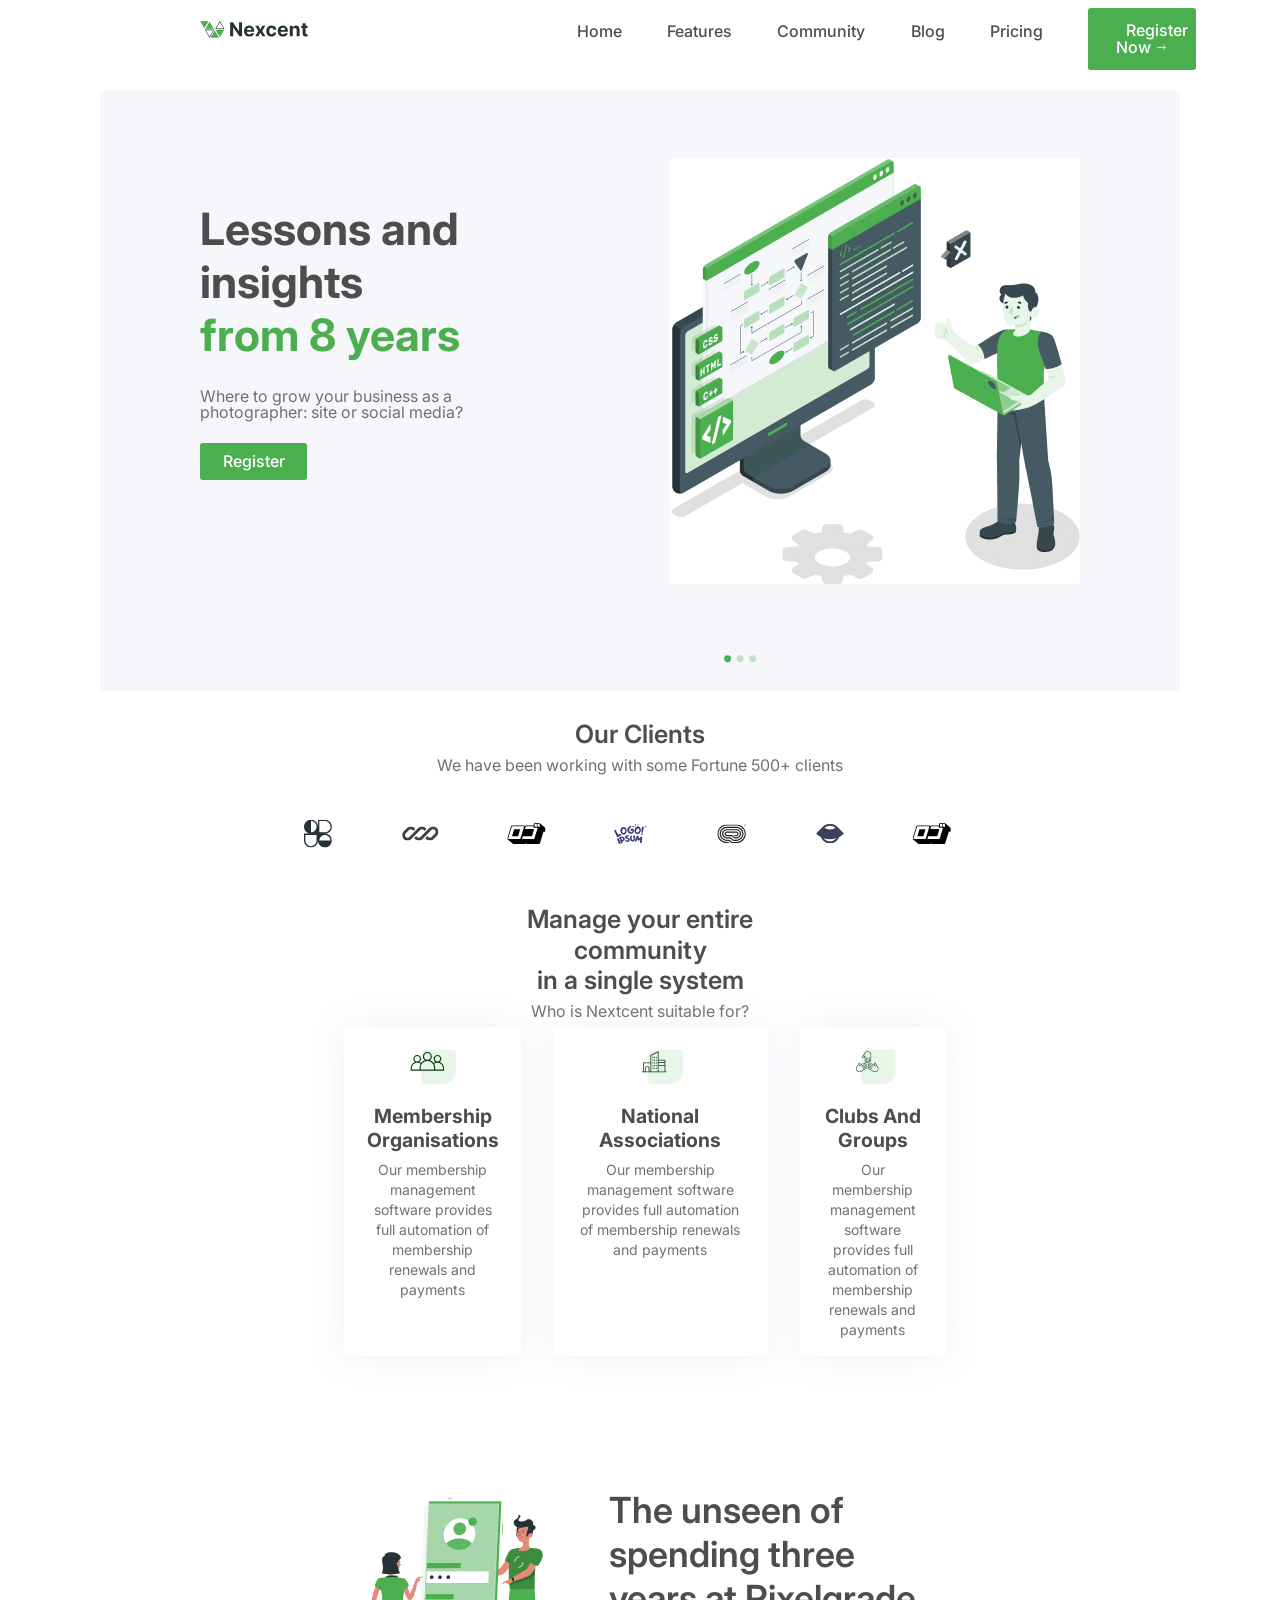
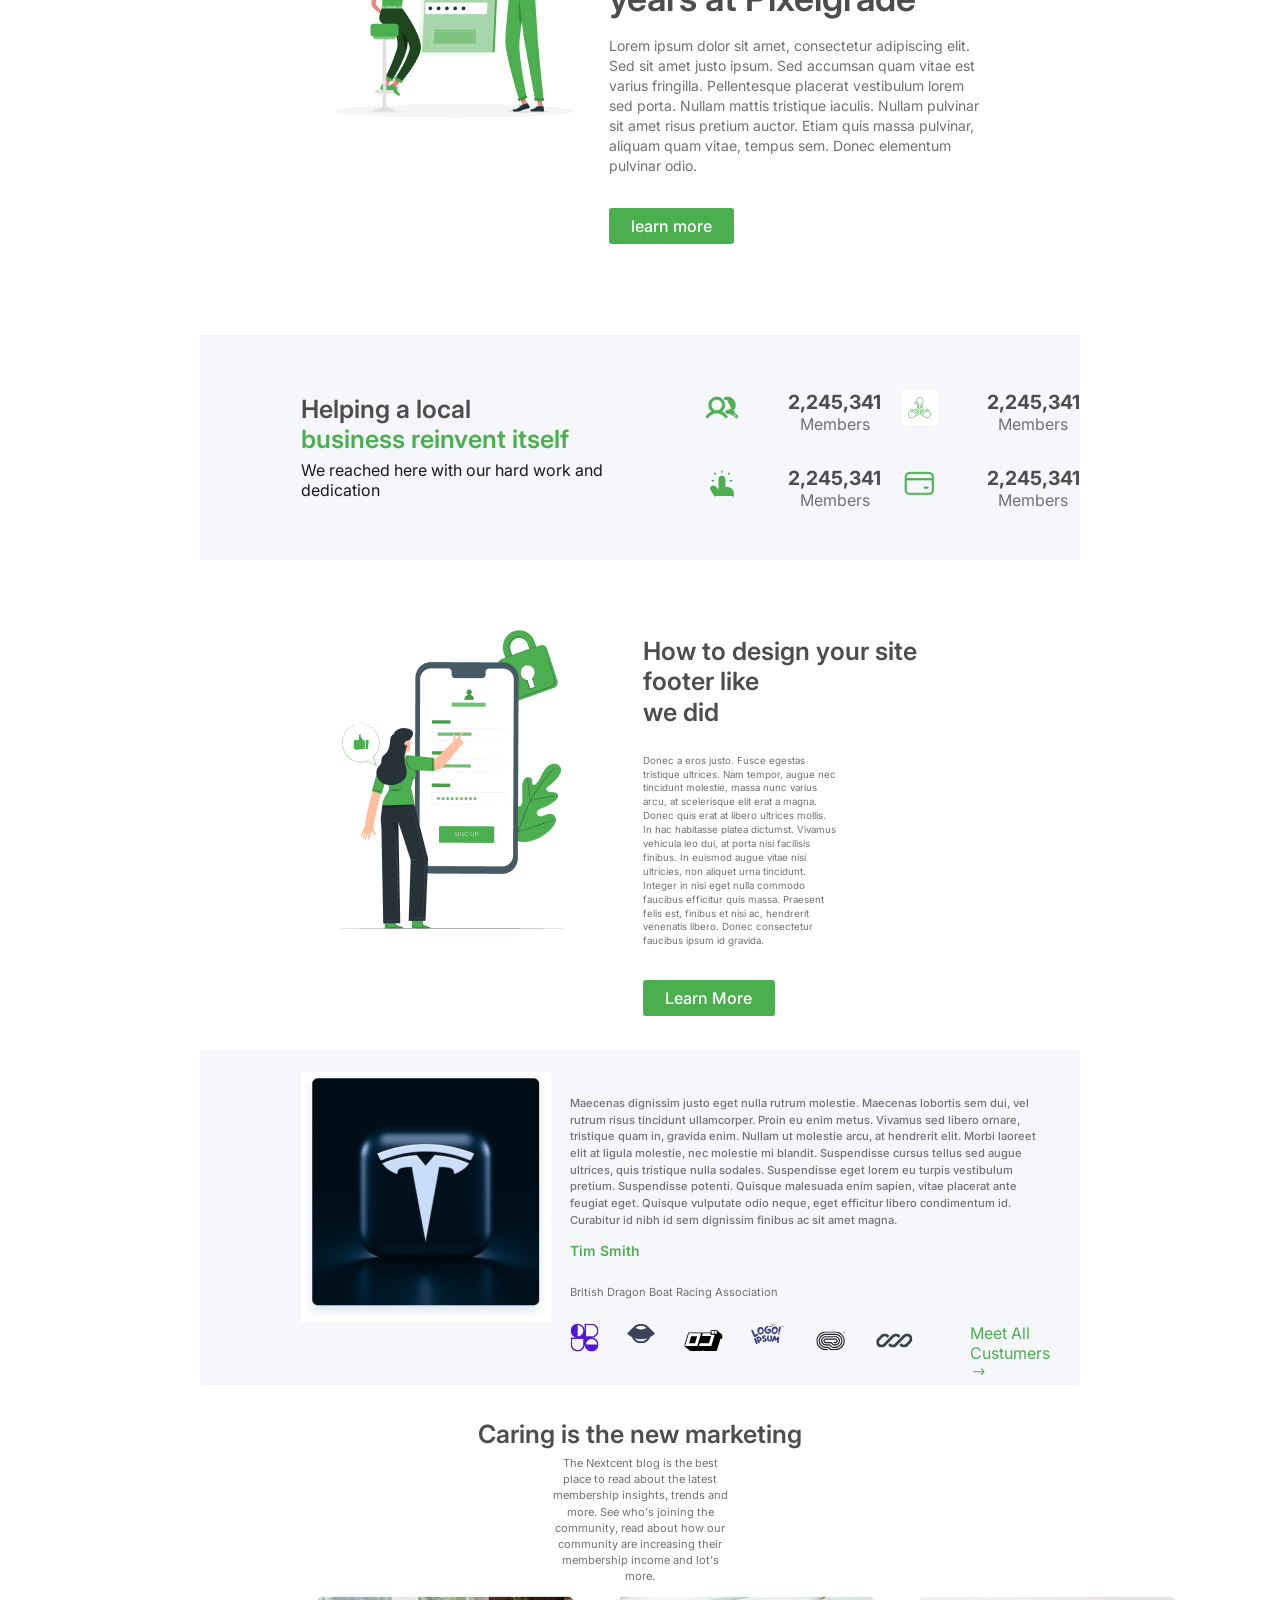
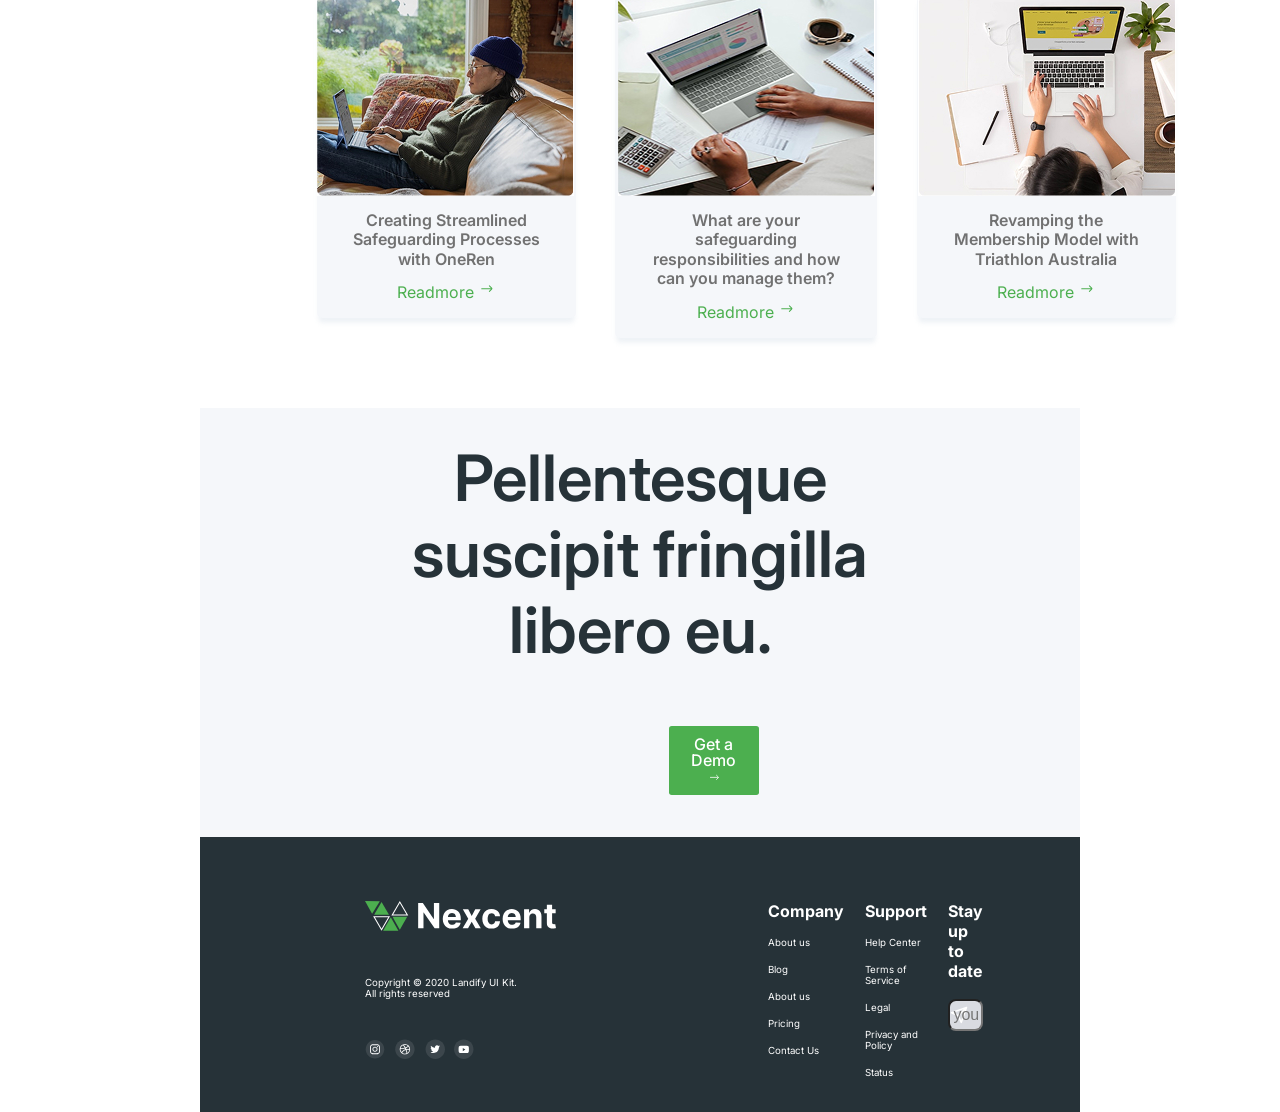
==== commit 7df87256: "updated code" ====
--- a/index.html
+++ b/index.html
@@ -4,10 +4,11 @@
 <head>
     <meta charset="UTF-8">
     <meta name="viewport" content="width=device-width, initial-scale=1.0">
-    <title>layout templete</title>
+    <title>Nexcent Layout</title>
     <link rel="stylesheet" href="./Assets/Css/variables.css" type="text/css">
     <link rel="stylesheet" href="./Assets/Css/utility.css" type="text/css">
     <link rel="stylesheet" href="./Assets/Css/style.css" type="text/css">
+    <link rel="stylesheet" href="./Assets/Css/resposive.css" type="text/css">
 
     <link rel="preconnect" href="https://fonts.googleapis.com">
     <link rel="preconnect" href="https://fonts.gstatic.com" crossorigin>
@@ -75,20 +76,20 @@
                     <p>Who is Nextcent suitable for?</p>
                 </div>
                 <div class="community-mid-panel d-flex">
-                    <div class="card text-align-center">
+                    <div class="card text-align-center card1">
                         <img src="./Assets/Images/community_2.svg" alt="Membership Organisations-icon">
                         <h3>Membership Organisations</h3>
                         <p>Our membership management software provides full automation of membership renewals and
                             payments</p>
                     </div>
-                    <div class="card text-align-center">
+                    <div class="card text-align-center card2">
                         <img src="./Assets/Images/community_3.svg" alt="National Associations-icon">
                         <h3>National Associations</h3>
                         <p>Our membership management software provides full automation of membership renewals and
                             payments</p>
                     </div>
                     <div class="card text-align-center card3">
-                        <img src="./Assets/Images/" alt="Clubs And Groups-icon">
+                        <img src="./Assets/Images/community_1.svg" alt="Clubs And Groups-icon">
                         <h3>Clubs And <span> Groups</span></h3>
                         <p>Our membership management software provides full automation of membership renewals and
                             payments</p>
@@ -136,13 +137,15 @@
                 </div>
             </div>
         </section>
-        <section class="Design-footer">
+        <section class="design-footer">
             <div class="container d-flex">
                 <div class="left-panel">
-                    <img src="./Assets/Images/design_site.jpg" alt="design_site-image">
+                    <figure>
+                        <img src="./Assets/Images/pana.png" alt="design_site-image">
+                    </figure>
                 </div>
                 <div class="right-panel">
-                    <h2>How to design your site footer like we did</h2>
+                    <h2>How to design your site footer like <span>we did</span></h2>
                     <p>Donec a eros justo. Fusce egestas tristique ultrices. Nam tempor, augue nec tincidunt molestie,
                         massa nunc varius arcu, at scelerisque elit erat a magna. Donec quis erat at libero ultrices
                         mollis. In hac habitasse platea dictumst. Vivamus vehicula leo dui, at porta nisi facilisis
@@ -162,13 +165,13 @@
                 </div>
                 <div class="right-panel">
                     <blockquote>
-                        Maecenas dignissim justo eget nulla rutrum molestie. Maecenas lobortis sem dui, vel rutrum risus
+                        <p>Maecenas dignissim justo eget nulla rutrum molestie. Maecenas lobortis sem dui, vel rutrum risus
                         tincidunt ullamcorper. Proin eu enim metus. Vivamus sed libero ornare, tristique quam in,
                         gravida enim. Nullam ut molestie arcu, at hendrerit elit. Morbi laoreet elit at ligula molestie,
                         nec molestie mi blandit. Suspendisse cursus tellus sed augue ultrices, quis tristique nulla
                         sodales. Suspendisse eget lorem eu turpis vestibulum pretium. Suspendisse potenti. Quisque
                         malesuada enim sapien, vitae placerat ante feugiat eget. Quisque vulputate odio neque, eget
-                        efficitur libero condimentum id. Curabitur id nibh id sem dignissim finibus ac sit amet magna.
+                        efficitur libero condimentum id. Curabitur id nibh id sem dignissim finibus ac sit amet magna.</p>
                         <p class="name">Tim Smith</p>
                         <p class="comment">British Dragon Boat Racing Association</p>
                     </blockquote>
@@ -181,7 +184,7 @@
                             <li><img src="./Assets/Images/our_clients_3.svg" alt="client-logo"></li>
                             <li><img src="./Assets/Images/our_clients_2.svg" alt="client-logo"></li>
                         </ul>
-                        <a class="green" href="javascript:void(0)">Meet All Custumers <img src="./Assets/Images/Right-direction.svg"
+                        <a class="green hover" href="javascript:void(0)">Meet All Custumers <img src="./Assets/Images/Right-direction.svg"
                                 alt="right-arrow"></a>
                     </div>
                 </div>
@@ -230,42 +233,39 @@
             <div class="container">
                 <div class="get-demo justify-content-center">
                     <h2>Pellentesque suscipit fringilla libero eu.</h2>
-                    <a href="javascript:void(0)" class="btn btn2">Get a Demo<img src = "./Assets/Images/Right-white.svg"
+                    <a href="javascript:void(0)" class="btn btn2 btn4">Get a Demo<img src = "./Assets/Images/Right-white.svg"
                             alt="right-arrow"></a>
                 </div>
                 <div class="container2 d-flex">
                     <div class="logos-section">
                         <img src="./Assets/Images/Logo-white.svg" alt="company-logo">
                         <p>Copyright © 2020 Landify UI Kit. <span>All rights reserved</span> </p>
-                        <ul class="d-flex list_decor-none">
-                            <li><img src="./Assets/Images/Social Icons_insta.svg" alt="social-media"></li>
-                            <li><img src="./Assets/Images/Social Icons_ball.svg" alt="social-media"></li>
-                            <li><img src="./Assets/Images/Social Icons_twit.svg" alt="social-media"></li>
-                            <li><img src="./Assets/Images/Social Icons_face.svg" alt="social-media"></li>
-                        </ul>
+                        <div class="social-icons">
+                            <a href="#"><img src="./Assets/Images/Social Icons_insta.svg" alt="Instagram"></a>
+                            <a href="#"><img src="./Assets/Images/Social Icons_ball.svg" alt="Dribbble"></a>
+                            <a href="#"><img src="./Assets/Images/Social Icons_twit.svg" alt="Twitter"></a>
+                            <a href="#"><img src="./Assets/Images/Social Icons_face.svg" alt="Facebook"></a>
+                        </div>
                     </div>
                     <div class="left-panel d-flex">
                         <div class="company">
                             <h4>Company</h4>
-                            <p>About us</p>
-                            <p>Blog</p>
-                            <p>About us</p>
-                            <p>Pricing</p>
-                            <p>Contact Us</p>
-                            <p>Testmonials</p>
-                            <!-- <p>Company <span>About us</span> <span>Blog</span> <span></span> <span>Contact Us</span>
-                                <span>Testmonials</span>
-                            </p> -->
+                            <a href="#">About us</a>
+                            <a href="#">Blog</a>
+                            <a href="#">About us</a>
+                            <a href="#">Pricing</a>
+                            <a href="#">Contact Us</a>
+                            
+                    
                         </div>
                         <div class="support">
                             <h4>Support</h4>
-                            <p>>Help Center</p>
-                            <p>Terms of Service</p>
-                            <p>Legal</p>
-                            <p>Privacy and Privacy</p>
-                            <p>Status</p>
-                            <!-- <p>Support <span>Help Center</span> <span>Terms of Service</span> <span>Legal</span> <span>Privacy
-                                    and Privacy</span> <span>Status</span></p> -->
+                            <a href="#">Help Center</a>
+                            <a href="#">Terms of Service</a>
+                            <a href="#">Legal</a>
+                            <a href="#">Privacy and Policy</a>
+                            <a href="#">Status</a>
+
         
                         </div>
                         <div class="up-to-date">
--- a/Assets/Css/variables.css
+++ b/Assets/Css/variables.css
@@ -19,6 +19,7 @@
     --FONT-19_49: 1.218rem;
     --FONT-9_74: 0.609rem;
     --FONT-13_92: 0.87rem;
+    --FONT-30_35:1.897rem;
 
     /* Utilities */
     --ROW-GAP: 0.334rem;
--- a/Assets/Css/utility.css
+++ b/Assets/Css/utility.css
@@ -30,7 +30,18 @@
     font-weight: 500;
     border-radius: 0.174rem;
 }
-
+.dis-block{
+    display: block;
+}
+.btn4{
+    
+    line-height: 1.044rem;
+    padding-block: 0.609rem;
+    padding-left: 1.392rem;
+    padding-right: 1.436rem;
+    font-weight: 500;
+    border-radius: 0.174rem;
+}
 .d-flex {
     display: flex;
 }
--- a/Assets/Css/style.css
+++ b/Assets/Css/style.css
@@ -43,28 +43,29 @@
 
 .container {
     max-width: 72.5rem;
-    position: relative;
-    left: 8.75rem;
-    margin-right: var(--MARGIN-INLINE);
-
+    margin-inline: var(--MARGIN-INLINE);
 }
 
 /* Navigation Start */
+header{
+    margin-inline: var(--MARGIN-INLINE);
+}
 .nexcent {
-    margin-left: var(--MARGIN-INLINE);
     margin-block: 1.314rem;
-    margin-right: 13rem;
-}
-
+}
+header ul{
+    margin-left: 15.738rem;
+}
 header ul li {
     font-weight: 500;
     margin-block: 1.305rem;
     justify-content: space-between;
-}
-
+    margin-left: 1.044rem;
+    
+}
 header ul li:last-child {
     margin-top: 0.5rem;
-    margin-left: 0%rem;
+    margin-right: 1.392rem;  
 }
 
 /* Navigation End */
@@ -109,14 +110,18 @@
 }
 
 .dot {
-    margin-inline: 38rem;
-    margin-bottom: 1rem;
+    margin-inline: 39rem;
+    padding-bottom: 1.5rem;
 }
 
 /* Home Banner End*/
 
 
 /* our-client Start*/
+.our-client {
+    margin-inline: var(--MARGIN-INLINE);
+}
+
 .our-client .top-section {
     margin-inline: 7.178rem;
 }
@@ -143,14 +148,16 @@
 /* our-client End*/
 
 /* manage-community */
+
+.manage-community {
+    margin-bottom: 2.088rem;
+    margin-inline: var(--MARGIN-INLINE);
+}
+
 .manage-community .top-section {
     margin-inline: 19.534rem;
 }
 
-.manage-community {
-    margin-bottom: 2.088rem;
-}
-
 .manage-community .community-mid-panel {
     margin-bottom: 3.088rem;
 }
@@ -164,12 +171,33 @@
     margin-bottom: 0.348rem;
 }
 
+/* community-mid-panel */
 .community-mid-panel .card {
-    justify-content: space-evenly;
-    margin-inline: var(--MARGIN-INLINE);
+    justify-content: space-between;
+    padding-inline: var(--MARGIN-INLINE);
     gap: 0.348rem;
+    border-radius: 0.348rem;
+    padding-inline: 1.392rem;
+    padding-block: 1.044rem;
     padding-bottom: 1.044rem;
     box-shadow: 0.01rem 0.01rem 2rem 0.174rem var(--BORDER-SHADOW);
+}
+
+.community-mid-panel .card1 {
+    margin-left: 9rem;
+}
+
+.community-mid-panel .card3 {
+    margin-right: 9rem;
+}
+
+.community-mid-panel .card2 {
+    margin-inline: 2rem;
+
+}
+
+.community-mid-panel .card2 h3 {
+    padding-inline: 1.5rem;
 }
 
 .community-mid-panel .card h3 span {
@@ -179,41 +207,47 @@
 .community-mid-panel .card h3 {
     margin-top: 1rem;
     font-size: var(--FONT-19_49);
-    margin-bottom: 0%;
+    margin-bottom: 0.5rem;
 
 }
 
 .community-mid-panel .card p {
-    margin-inline: 1.044rem;
-    margin-bottom: 1.044rem;
-    font-size: var(--FONT-9_74);
-    font-weight: 400;
-    line-height: 0.87rem;
+    font-size: 0.875rem;
+    font-weight: 400;
+    line-height: 1.25rem;
     margin-top: 0.348rem;
 }
 
+
 /* community-bottom-panel */
+.community-bottom-panel {
+    margin-inline: var(--MARGIN-INLINE);
+}
+
 .community-bottom-panel .left_panel img {
-    margin-left: var(--MARGIN-INLINE);
-    margin-right: 7rem;
     margin-bottom: 2rem;
-    margin-top: 3.547rem;
+    margin-block: 5.156rem;
+}
+
+.community-bottom-panel .right_panel {
+    margin-top: 5.156rem;
+}
+
+.community-bottom-panel .right_panel p {
+    font-weight: 400;
+    line-height: 1.25rem;
+    font-size: 0.875rem;
+    margin-bottom: 2rem;
+}
+
+.community-bottom-panel .right_panel a {
     margin-bottom: 3.547rem;
 }
 
-.community-bottom-panel .right_panel {
-    margin-right: var(--MARGIN-INLINE);
-    margin-left: 1rem;
-    margin-top: 3.547rem;
-    margin-bottom: 3.547rem;
-}
-
-.community-bottom-panel .right_panel p {
-    font-weight: 400;
-    font-size: var(--FONT-9_74);
-    margin-right: 5.8rem;
-    margin-bottom: 1.392rem;
-
+.community-bottom-panel .right_panel h2 {
+    font-size: 2.25rem;
+    line-height: 2.75rem;
+    margin-bottom: 1rem;
 }
 
 .community-bottom-panel .right_panel h2,
@@ -222,6 +256,10 @@
 }
 
 /* helping-business-section */
+.helping-business {
+    margin-inline: var(--MARGIN-INLINE);
+}
+
 .helping-business .container {
     background-color: var(--SECONDRY-COLOR);
 }
@@ -241,12 +279,14 @@
 .helping-business .container .left-panel {
     margin-block: 3.699rem;
     margin-left: var(--MARGIN-INLINE);
-}
+    
+}
+    
 
 .helping-business .container .right-panel {
     margin-block: 2.784rem;
-    margin-left: 15rem;
-    margin-right: var(--MARGIN-INLINE);
+    margin-left: var(--MARGIN-INLINE);
+    
 }
 
 .helping-business .container .right-panel .list2,
@@ -273,52 +313,63 @@
     color: var(--BODY-TEXT-COLOR);
     font-weight: 400;
     font-size: 1rem;
-
-}
-
-/* Design-footer section */
-
-.Design-footer .container .left-panel img {
+} 
+
+/* How-Design-footer section */
+.design-footer {
+    margin-inline: var(--MARGIN-INLINE);
+}
+
+.design-footer .container {
+    margin-bottom: 2.088rem;
+    margin-top: 2.088rem;
+}
+
+.design-footer .container .left-panel img {
+    margin-top: 2.088rem;
     margin-left: var(--MARGIN-INLINE);
-    margin-right: 7rem;
+
+}
+
+.design-footer .container .right-panel {
+    margin-left: 2.152rem;
+    margin-right: var(--MARGIN-INLINE);
+}
+
+.design-footer .container .right-panel h2 {
+    margin-top: 2.677rem;
+}
+
+.design-footer .container .right-panel p {
+    margin-top: 0.696rem;
+    font-weight: 400;
+    line-height: 0.87rem;
+    font-size: var(--FONT-9_74);
     margin-bottom: 2rem;
-    margin-top: 3.547rem;
-    margin-bottom: 3.547rem;
-}
-
-.Design-footer .container .right-panel {
-    margin-right: var(--MARGIN-INLINE);
-    margin-left: 1rem;
-    margin-top: 3.547rem;
-    margin-bottom: 3.547rem;
-}
-
-.Design-footer .container .right-panel p {
-    font-weight: 400;
-    font-size: var(--FONT-9_74);
-    margin-right: 5.8rem;
-    margin-bottom: 1.392rem;
+    margin-right: 8.875rem;
 
 }
 
 /* Testimonial Section */
+.testmonials {
+    margin-inline: var(--MARGIN-INLINE);
+}
+
 .testmonials .container {
     background-color: var(--SECONDRY-COLOR);
+    
 }
 
 .testmonials .container .left-panel img {
     margin-left: var(--MARGIN-INLINE);
     margin-right: 0.2rem;
-    margin-bottom: 2rem;
-    margin-top: 1.392rem;
-    margin-bottom: 1.392rem;
+    margin-block: 1.392rem;
 }
 
 .testmonials .container .right-panel {
     margin-right: var(--MARGIN-INLINE);
     margin-left: 1rem;
     margin-top: 1.409rem;
-    margin-bottom: 1.409rem;
 }
 
 .testmonials .container .right-panel blockquote p {
@@ -326,8 +377,9 @@
     font-weight: 500;
     font-size: var(--FONT-11_14);
     line-height: 1.044rem;
-    /* margin-right: 5.8rem;
-    margin-bottom: 1.392rem; */
+    margin-bottom: var(--FONT-11_14);
+    margin-top: 1.409rem;
+
 }
 
 .testmonials .container .right-panel .name {
@@ -340,24 +392,29 @@
 }
 
 .testmonials .container .right-panel .comment {
+    font-weight: 400;
     margin-bottom: var(--MARGIN-BOTTOM);
 }
 
 .testmonials .container .right-bottom a {
     color: var(--ACCENT-COLOR);
-}
+} 
+.testmonials .container .right-bottom a:hover{
+    color: #6fdc72;
+    transition: color 0.3s ease;
+}  
 
 .testmonials .container .right-bottom ul,
 li {
-    padding-right: 2.950rem;
-}
-
-.testmonials .container .right-bottom ul,
-li:last-child {
-    padding-right: 1.950rem;
-}
+    padding-right: 1.784rem;
+}
+
 
 /* caring-marketing Section */
+.caring-marketing {
+    margin-inline: var(--MARGIN-INLINE);
+}
+
 .caring-marketing .top-panel h2 {
     margin-top: 2.088rem;
     margin-bottom: 0.348rem;
@@ -383,7 +440,7 @@
 
 .caring-marketing .cart-panel .cart {
     margin: 0;
-    /* background-color: aqua; */
+    
 }
 
 .caring-marketing .cart-panel .cart .cart1 {
@@ -401,7 +458,7 @@
 .caring-marketing .cart-panel {
     margin-left: var(--MARGIN-INLINE);
     margin-right: var(--MARGIN-INLINE);
-    margin-bottom: 5.913rem;
+    margin-bottom: 3.342rem;
 }
 
 .caring-marketing .cart-panel .cart {
@@ -413,15 +470,23 @@
 .caring-marketing .cart-panel .cart a {
     color: var(--ACCENT-COLOR);
 }
+.caring-marketing .cart-panel .cart a:hover{
+    color: #6fdc72;
+    transition: color 0.3s ease;
+}
 
 /* Footer-Get-Demo-Section */
+.footer-section {
+    margin-inline: var(--MARGIN-INLINE);
+}
+
 .get-demo {
     background-color: var(--SECONDRY-COLOR);
 }
 
 .get-demo h2 {
     color: var(--FOOTER-COLOR);
-    margin-inline: 16.281rem;
+    margin-inline: 12.029rem;
     text-align: center;
     font-size: 4rem;
     font-weight: 600;
@@ -431,7 +496,7 @@
 }
 
 .get-demo a {
-    margin-inline: 31.281rem;
+    margin-inline: 29.281rem;
     margin-bottom: 2.625rem;
 }
 
@@ -439,51 +504,85 @@
 .container2 {
     background-color: var(--FOOTER-COLOR);
     color: var(--PRIMARY-COLOR);
+    
 }
 
 .container2 .logos-section {
     margin-left: 10.313rem;
     padding-top: 4rem;
     margin-right: 7.813rem;
+    
 }
 
 .container2 .logos-section ul {
-    margin-bottom: 4.646rem;
-}
-
-.container2 .logos-section li {
-    gap: 0.03rem;
+    margin-bottom: 3.28rem;
+
 }
 
 .container2 .logos-section p {
     font-weight: 400;
-    font-size: 0.875rem;
+    font-size: var(--FONT-9_74);
     margin-top: 2.629rem;
-    margin-bottom: 2.5rem;
-}
-
-.container2 .logos-section p span {
+    margin-bottom: 2.5rem;  
+}
+
+.container2 .logos-section a span {
     margin-top: 0.5rem;
 }
+/*  */
+.social-icons {
+    display: flex;
+    gap: 0.6rem; /* Minimal spacing between icons */
+    margin-bottom: 3.28rem;
+}
+
+.social-icons a {
+    display: inline-block; 
+    transition: transform 0.2s ease;
+}
+
+.social-icons a img {
+    width: 20px;  
+    height: 20px; 
+    display: block; 
+}
+.social-icons a:hover {
+    transform: scale(1.1); 
+}
+/*  */
+
 
 .container2 .left-panel h3 {
     font-weight: 600;
     font-size: 1.25rem;
-
 }
 
 .container2 .left-panel {
     padding-top: 4rem;
-    margin-right: 2rem;
-}
-
-.left-panel p {
-    margin-bottom: 0.5rem;
-    margin-top: 1rem;
-}
+    margin-right: 7.178rem;
+    margin-left: 5.438rem;
+}
+
+.container2 .left-panel a {
+    display: block;         
+    margin-bottom: 0.5rem;  
+    margin-top: 1rem;       
+    font-weight: 400;
+    font-size: var(--FONT-9_74);
+    text-decoration: none;  
+    color: #fff;            
+}
+
+.container2 .left-panel a:hover {
+    color: #00aaff;         
+}
+
 
 .company {
-    margin-right: 3rem;
+    margin-right: 1.305rem;
+}
+.support{
+    margin-right: 1.305rem; 
 }
 
 .up-to-date form {
@@ -491,13 +590,13 @@
 }
 
 .up-to-date input[type="email"] {
-    padding: 0.8rem 1rem;
+    padding: 0.3rem 0.2rem;
     width: 100%;
     font-size: 1rem;
-    margin-top: 0.5rem;
+    margin-top: 0.2rem;
     background-color: var(--FORM-COLOR);
     border-radius: 0.5rem;
-    margin-top: 0.5rem;
+    margin-top: 0.1rem;
     background-image: url('../Images/send.svg');
     background-repeat: no-repeat;
     background-position: right 0.8rem center;
--- a/Assets/Css/resposive.css
+++ b/Assets/Css/resposive.css
@@ -0,0 +1,246 @@
+/* ====== MEDIA QUERIES FOR RESPONSIVENESS ====== */
+
+/* Home Banner Start*/
+/* Tablet View (max-width: 990px) */
+@media (max-width: 990px) {
+    .Home-banner .banner {
+        flex-direction: column-reverse;
+        gap: 2rem;
+        text-align: center;
+    }
+
+    .Home-banner .banner .left-panel {
+        margin-block: 3rem;
+        margin-left: 0;
+    }
+
+    .Home-banner .banner img {
+        width: 100%;
+        margin: 0 auto;
+    }
+
+    .dot {
+        display: flex;
+        width: 10%;
+        margin: auto;
+        justify-content: center;
+    }
+}
+
+/* Mobile View (max-width: 768px) */
+@media (max-width: 768px) {
+    .Home-banner {
+        margin-inline: 1rem;
+        padding: 2rem 1rem;
+    }
+
+    .Home-banner .banner {
+        gap: 1rem;
+    }
+
+    h1 {
+        font-size: var(--FONT-30_35);
+        line-height: 2.5rem;
+    }
+
+    .Home-banner .banner p {
+        font-size: 0.875rem;
+    }
+
+    .Home-banner .banner .left-panel {
+        margin-block: 2rem;
+    }
+
+    .dot {
+        display: flex;
+        width: 8%;
+        margin: auto;
+        justify-content: center;
+    }
+}
+/* Home Banner End*/
+
+/* Client section */
+/* Tablet View (max-width: 990px) */
+@media (max-width: 990px) {
+    .our-client .top-section {
+        margin-inline: 2rem; /* Reduced margins for improved spacing */
+        text-align: center;
+    }
+
+    .our-client .bottom-section ul {
+        flex-wrap: wrap; /* Wrap logos for improved responsiveness */
+        gap: 1.5rem; /* Added spacing between items */
+        padding-top: 1rem;
+        padding-bottom: 1rem;
+    }
+}
+
+/* Mobile View (max-width: 768px) */
+@media (max-width: 768px) {
+    .our-client {
+        margin-inline: 1rem; /* Consistent margin for smaller screens */
+    }
+
+    .our-client .top-section {
+        margin-inline: 1rem; /* Smaller margins for better alignment */
+    }
+
+    .our-client .bottom-section ul {
+        display: grid; /* Grid layout for structured alignment */
+        grid-template-columns: repeat(2, 1fr); /* Two logos per row */
+        gap: 1rem; /* Reduced gap for compact layout */
+        padding-top: 1rem;
+        padding-bottom: 1rem;
+        width: 8%;
+        margin: auto;
+        justify-content: center;
+    }
+
+    .our-client .top-section h2 {
+        font-size: 1.5rem; /* Adjusted heading size for readability */
+        margin: auto;
+        justify-content: center;
+    }
+
+    .our-client .top-section p {
+        font-size: 0.875rem; /* Smaller paragraph size */
+        margin: auto;
+        justify-content: center;
+    }
+}
+
+/* manage community */
+/* Tablet View (max-width: 990px) */
+@media (max-width: 990px) {
+    .manage-community {
+        margin-inline: 2rem;
+    }
+
+    .manage-community .top-section {
+        margin-inline: 3rem;
+        text-align: center;
+    }
+
+    .manage-community .top-section h2 {
+        font-size: 2rem;
+        margin-bottom: 0.5rem;
+    }
+
+    .manage-community .top-section p {
+        font-size: 1rem;
+        margin-bottom: 1rem;
+    }
+
+    /* Mid Panel - Grid Layout */
+    .community-mid-panel {
+        display: grid;
+        grid-template-columns: 1fr 1fr; 
+        gap: 1.5rem;
+    }
+
+    .community-mid-panel .card {
+        margin: 0;
+        box-shadow: 0 2px 10px rgba(0, 0, 0, 0.1);
+        padding: 1rem;
+        border-radius: 0.5rem;
+    }
+
+    /* Bottom Panel - Centered Layout */
+    .community-bottom-panel {
+        display: flex;
+        flex-direction: column;
+        align-items: center; /* Center contents */
+        text-align: center;
+        gap: 2rem;
+    }
+
+    .community-bottom-panel .left_panel img {
+        width: 100%;  /* Full width for better scaling */
+        max-width: 600px; /* Ensures it doesn’t grow too large */
+        height: auto;
+        border-radius: 0.5rem;
+    }
+
+    .community-bottom-panel .right_panel {
+        width: 100%;  /* Align content properly */
+        max-width: 600px; /* Keeps content aligned with the image */
+        margin-top: 0;
+    }
+
+    .community-bottom-panel .right_panel h2 {
+        font-size: 2rem;
+    }
+
+    .community-bottom-panel .right_panel p {
+        font-size: 0.875rem;
+    }
+}
+
+/* Mobile View (max-width: 768px) */
+@media (max-width: 768px) {
+    .manage-community {
+        margin-inline: 1rem;
+    }
+
+    .manage-community .top-section {
+        margin-inline: 1rem;
+        text-align: center;
+    }
+
+    .manage-community .top-section h2 {
+        font-size: 1.75rem;
+        margin-bottom: 0.5rem;
+    }
+
+    .manage-community .top-section p {
+        font-size: 0.875rem;
+        margin-bottom: 1rem;
+    }
+
+    /* Mid Panel - Single Column */
+    .community-mid-panel {
+        display: grid;
+        grid-template-columns: 1fr; 
+        gap: 1rem;
+    }
+
+    /* Bottom Panel - Centered Image */
+    .community-bottom-panel {
+        display: flex;
+        flex-direction: column;
+        align-items: center;  /* Align center */
+        text-align: center;
+        gap: 1.5rem;
+    }
+
+    .community-bottom-panel .left_panel img {
+        width: 100%; /* Full-width for better responsiveness */
+        height: auto;
+        object-fit: cover; /* Ensures image fills nicely */
+        border-radius: 0.5rem;
+    }
+
+    .community-bottom-panel .right_panel {
+        width: 100%; 
+        max-width: 400px; /* Keeps content aligned */
+    }
+
+    .community-bottom-panel .right_panel h2 {
+        font-size: 1.75rem;
+        margin-bottom: 0.5rem;
+    }
+
+    .community-bottom-panel .right_panel p {
+        font-size: 0.875rem;
+        line-height: 1.4rem;
+    }
+
+    .community-bottom-panel .right_panel a {
+        display: inline-block;
+        margin-bottom: 2rem;
+    }
+}
+
+/* foooter section */
+
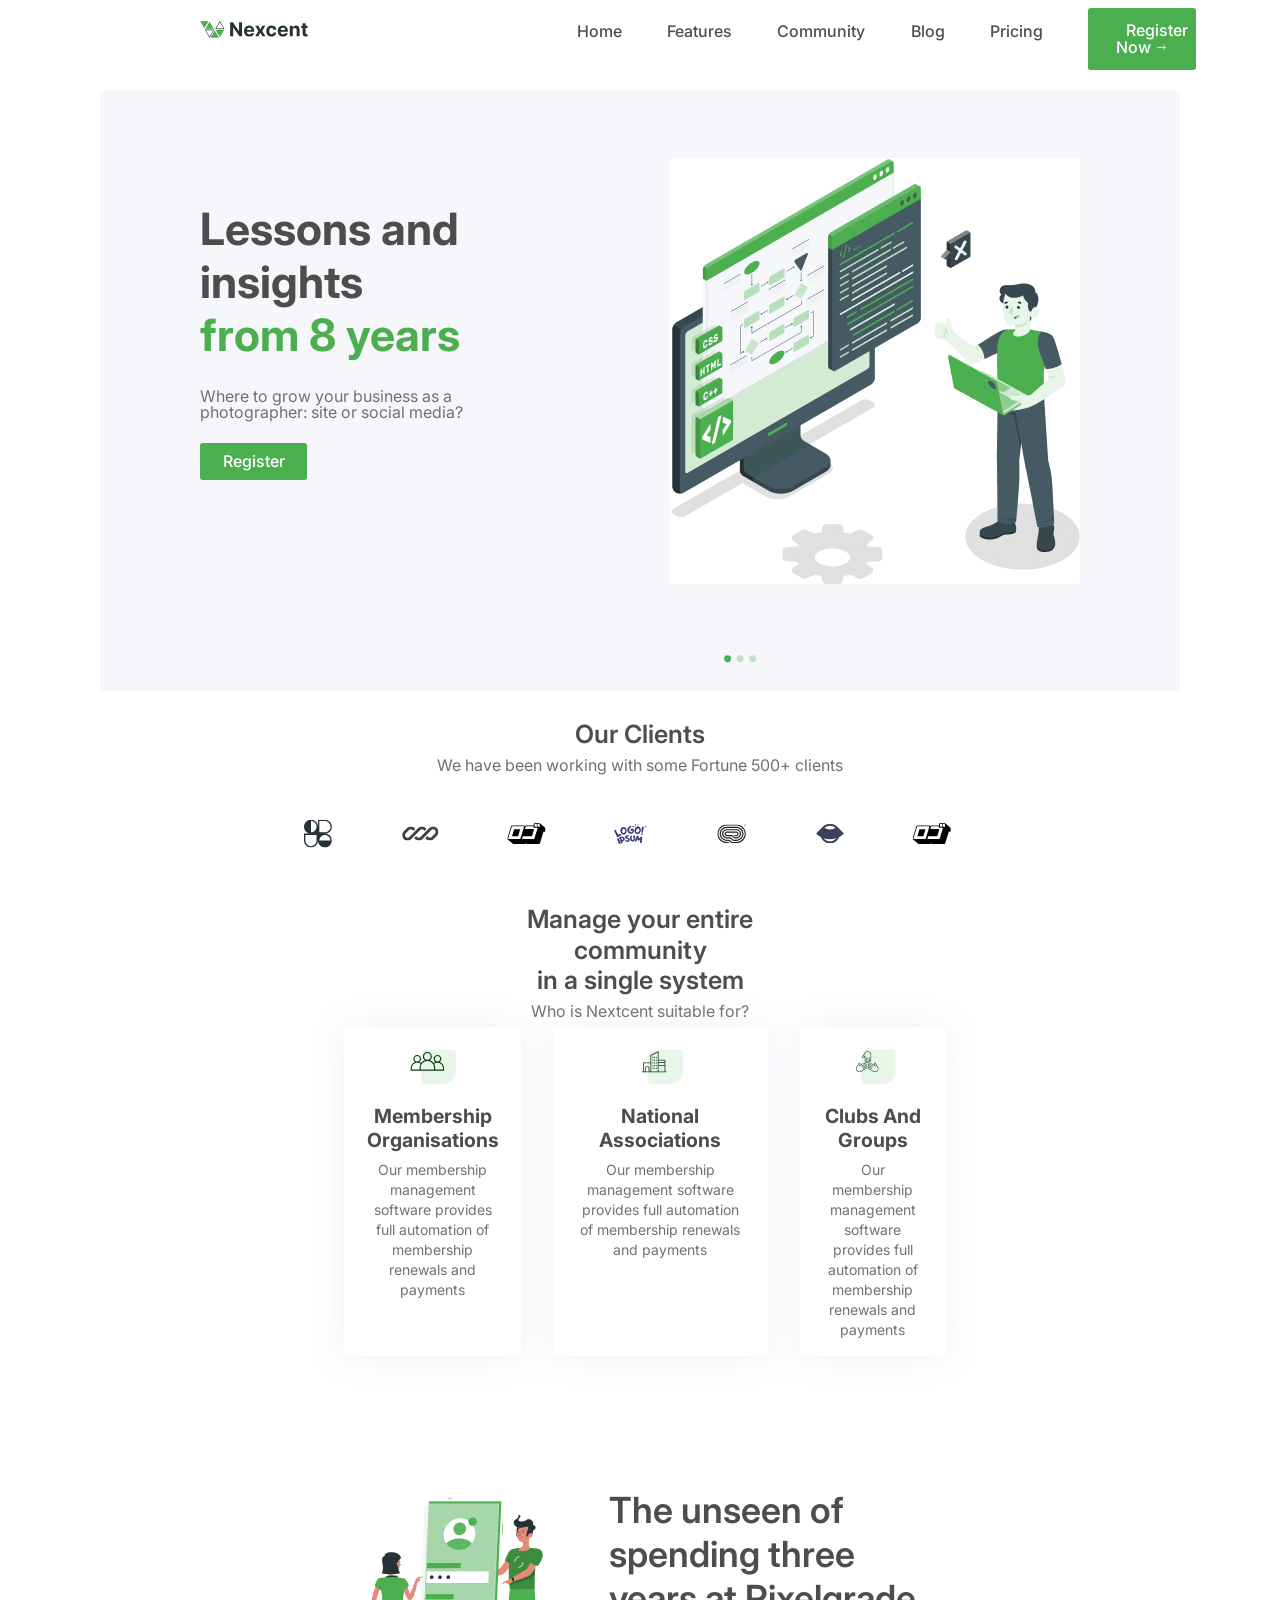
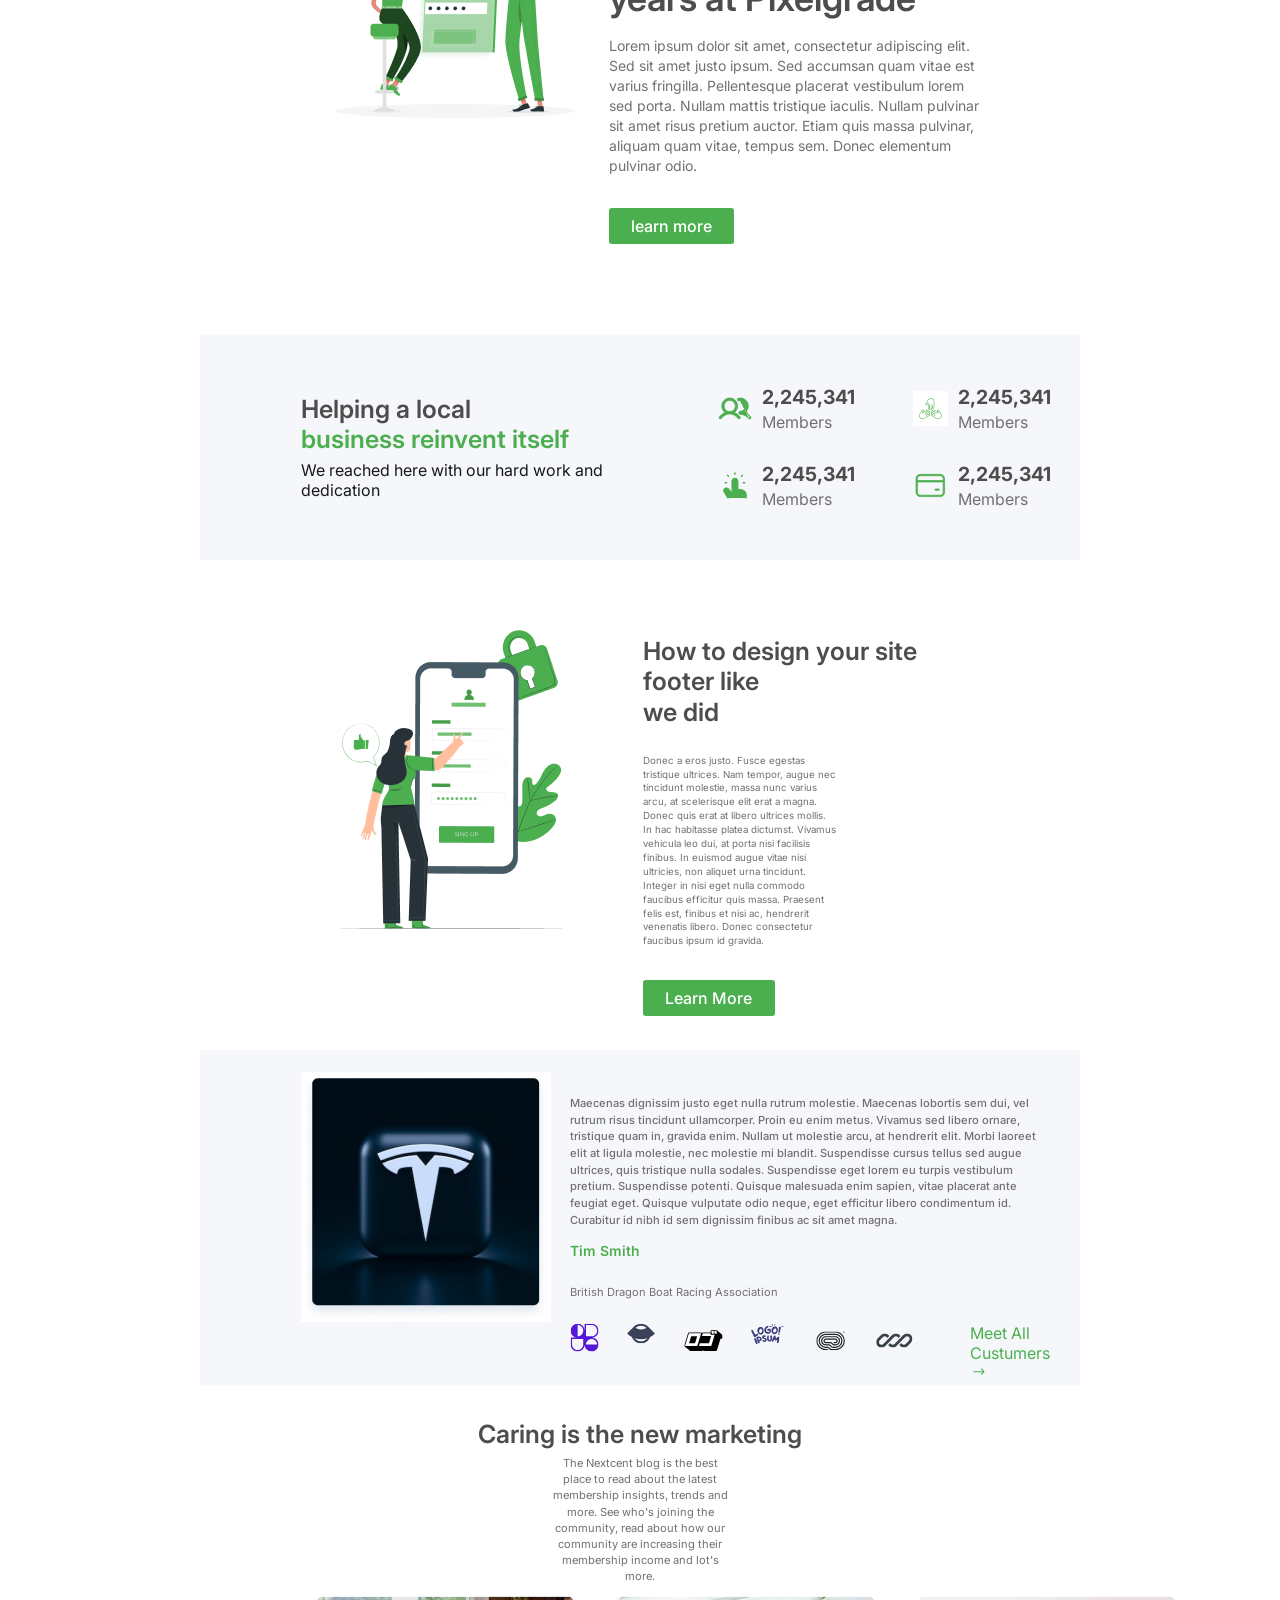
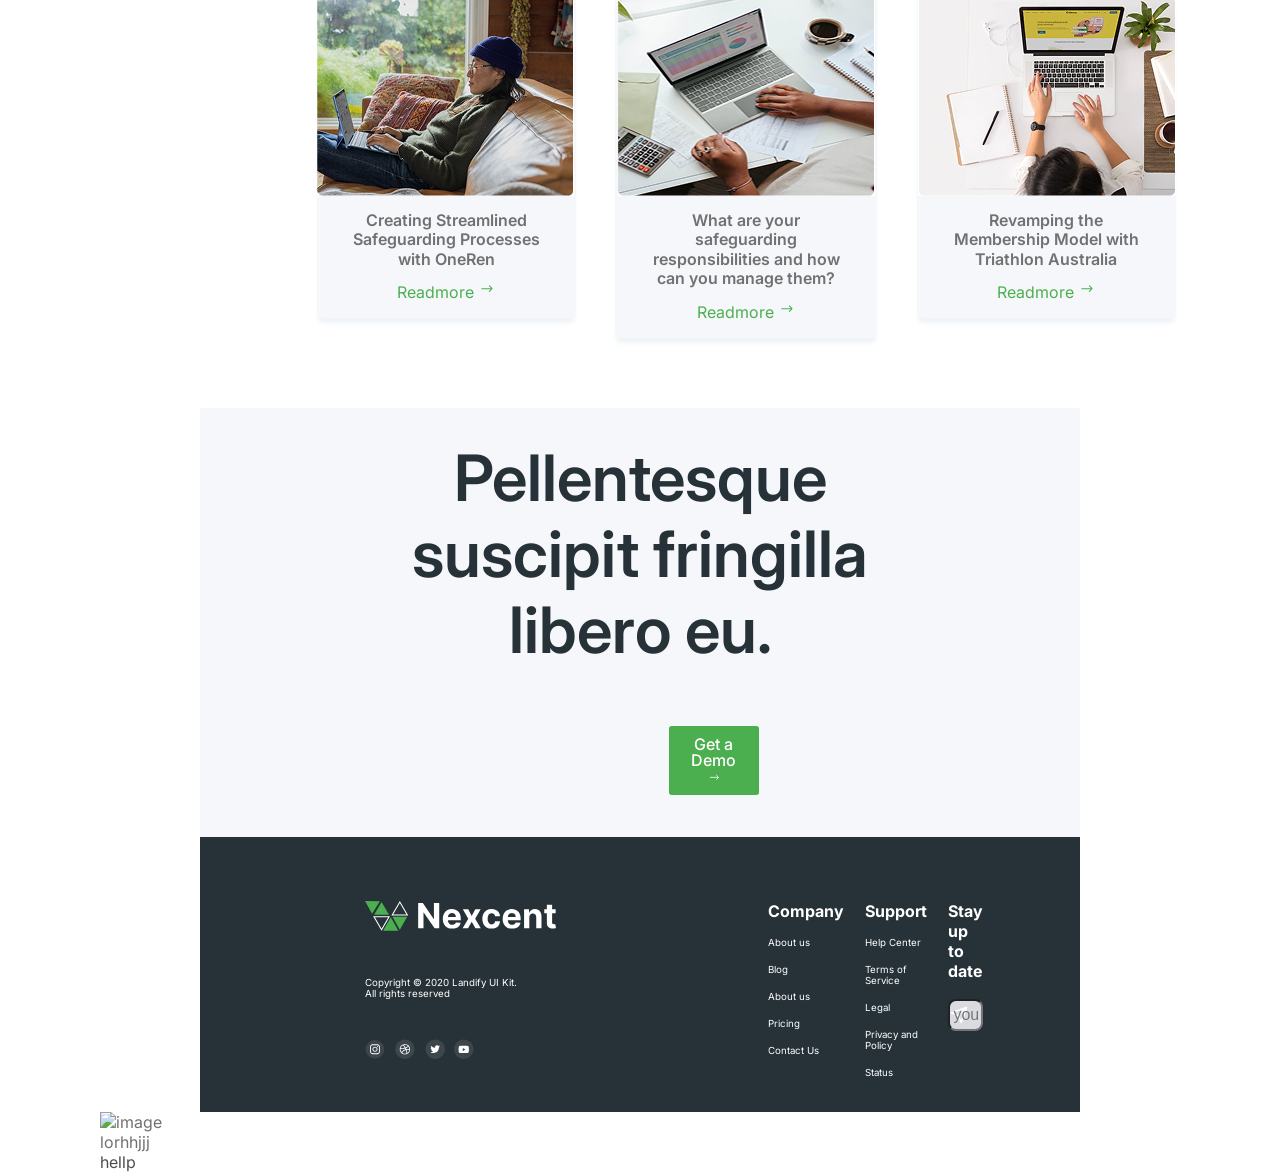
==== commit 02d1a39f: "modify code" ====
--- a/index.html
+++ b/index.html
@@ -122,17 +122,15 @@
                     <p>We reached here with our hard work and dedication</p>
                 </div>
                 <div class="right-panel">
-                    <ul class="list_decor-none d-flex list1 text-align-center">
-                        <li><img src="./Assets/Images/local-business_01.svg" alt="business-members"></li>
-                        <p>2,245,341<span>Members</span></p>
-                        <li><img src="./Assets/Images/local-business_1.jpg" alt="business-Clubs"></li>
-                        <p>2,245,341<span>Members</span></p>
-                    </ul>
-                    <ul class="list_decor-none d-flex list2 text-align-center">
-                    <li><img src="./Assets/Images/local-business_3.svg" alt="business-Event Bookings"></li>
-                    <p>2,245,341<span>Members</span></p>
-                    <li><img src="./Assets/Images/local-business_2.svg" alt="business-Payments"></li>
-                    <p>2,245,341<span>Members</span></p>
+                    <ul class="list_decor-none">
+                        <li><img src="./Assets/Images/local-business_01.svg" alt="business-members">
+                        <p>2,245,341<span>Members</span></p></li>
+                        <li><img src="./Assets/Images/local-business_1.jpg" alt="business-Clubs">
+                        <p>2,245,341<span>Members</span></p></li>
+                        <li><img src="./Assets/Images/local-business_3.svg" alt="business-Event Bookings">
+                        <p>2,245,341<span>Members</span></p></li>
+                        <li><img src="./Assets/Images/local-business_2.svg" alt="business-Payments">
+                        <p>2,245,341<span>Members</span></p></li>
                     </ul>
                 </div>
             </div>
@@ -165,17 +163,20 @@
                 </div>
                 <div class="right-panel">
                     <blockquote>
-                        <p>Maecenas dignissim justo eget nulla rutrum molestie. Maecenas lobortis sem dui, vel rutrum risus
-                        tincidunt ullamcorper. Proin eu enim metus. Vivamus sed libero ornare, tristique quam in,
-                        gravida enim. Nullam ut molestie arcu, at hendrerit elit. Morbi laoreet elit at ligula molestie,
-                        nec molestie mi blandit. Suspendisse cursus tellus sed augue ultrices, quis tristique nulla
-                        sodales. Suspendisse eget lorem eu turpis vestibulum pretium. Suspendisse potenti. Quisque
-                        malesuada enim sapien, vitae placerat ante feugiat eget. Quisque vulputate odio neque, eget
-                        efficitur libero condimentum id. Curabitur id nibh id sem dignissim finibus ac sit amet magna.</p>
+                        <p>Maecenas dignissim justo eget nulla rutrum molestie. Maecenas lobortis sem dui, vel rutrum
+                            risus
+                            tincidunt ullamcorper. Proin eu enim metus. Vivamus sed libero ornare, tristique quam in,
+                            gravida enim. Nullam ut molestie arcu, at hendrerit elit. Morbi laoreet elit at ligula
+                            molestie,
+                            nec molestie mi blandit. Suspendisse cursus tellus sed augue ultrices, quis tristique nulla
+                            sodales. Suspendisse eget lorem eu turpis vestibulum pretium. Suspendisse potenti. Quisque
+                            malesuada enim sapien, vitae placerat ante feugiat eget. Quisque vulputate odio neque, eget
+                            efficitur libero condimentum id. Curabitur id nibh id sem dignissim finibus ac sit amet
+                            magna.</p>
                         <p class="name">Tim Smith</p>
                         <p class="comment">British Dragon Boat Racing Association</p>
                     </blockquote>
-                    <div class="right-bottom d-flex" >
+                    <div class="right-bottom d-flex">
                         <ul class="list_decor-none d-flex">
                             <li><img src="./Assets/Images/Logo testmonial.svg" alt="client-logo"></li>
                             <li><img src="./Assets/Images/our_clients_6.svg" alt="client-logo"></li>
@@ -184,8 +185,8 @@
                             <li><img src="./Assets/Images/our_clients_3.svg" alt="client-logo"></li>
                             <li><img src="./Assets/Images/our_clients_2.svg" alt="client-logo"></li>
                         </ul>
-                        <a class="green hover" href="javascript:void(0)">Meet All Custumers <img src="./Assets/Images/Right-direction.svg"
-                                alt="right-arrow"></a>
+                        <a class="green hover" href="javascript:void(0)">Meet All Custumers <img
+                                src="./Assets/Images/Right-direction.svg" alt="right-arrow"></a>
                     </div>
                 </div>
             </div>
@@ -222,8 +223,8 @@
                             <img class=" cart3" src="./Assets/Images/caring_1_market.jpg" alt="caring-marketing">
                             <figcaption>Revamping the Membership Model with Triathlon Australia
                             </figcaption>
-                            <a class="padding-bottom" href="javascript:void(0)">Readmore <img src="./Assets/Images/Right-direction.svg"
-                                    alt="right-arrow"></a>
+                            <a class="padding-bottom" href="javascript:void(0)">Readmore <img
+                                    src="./Assets/Images/Right-direction.svg" alt="right-arrow"></a>
                     </div>
                 </div>
         </section>
@@ -233,8 +234,8 @@
             <div class="container">
                 <div class="get-demo justify-content-center">
                     <h2>Pellentesque suscipit fringilla libero eu.</h2>
-                    <a href="javascript:void(0)" class="btn btn2 btn4">Get a Demo<img src = "./Assets/Images/Right-white.svg"
-                            alt="right-arrow"></a>
+                    <a href="javascript:void(0)" class="btn btn2 btn4">Get a Demo<img
+                            src="./Assets/Images/Right-white.svg" alt="right-arrow"></a>
                 </div>
                 <div class="container2 d-flex">
                     <div class="logos-section">
@@ -255,8 +256,8 @@
                             <a href="#">About us</a>
                             <a href="#">Pricing</a>
                             <a href="#">Contact Us</a>
-                            
-                    
+
+
                         </div>
                         <div class="support">
                             <h4>Support</h4>
@@ -266,7 +267,7 @@
                             <a href="#">Privacy and Policy</a>
                             <a href="#">Status</a>
 
-        
+
                         </div>
                         <div class="up-to-date">
                             <h4>Stay up to date</h4>
@@ -280,6 +281,17 @@
             </div>
         </section>
     </footer>
+    <div class="container">
+        <div class="card-wrapper">
+            <div class="card">
+                <img src="./Assets/images/caring_2_ market.jpg" alt="image">
+                <div class="text-content">
+                    <p>lorhhjjj</p>
+                    <a href="#">hellp</a>
+                </div>
+            </div>
+        </div>
+    </div>
 </body>
 
 </html>
--- a/Assets/Css/style.css
+++ b/Assets/Css/style.css
@@ -278,42 +278,49 @@
 
 .helping-business .container .left-panel {
     margin-block: 3.699rem;
+    margin-left: var(--MARGIN-INLINE);   
+}
+    
+.helping-business .container .right-panel {
     margin-left: var(--MARGIN-INLINE);
     
 }
-    
-
-.helping-business .container .right-panel {
-    margin-block: 2.784rem;
-    margin-left: var(--MARGIN-INLINE);
-    
-}
-
-.helping-business .container .right-panel .list2,
-.list1 {
-    gap: 1.305rem;
-}
-
-.helping-business .container .right-panel .list2 .list1:last-child {
-    padding-right: 7rem;
-}
-
-.helping-business .container .right-panel .list1 {
-    margin-top: 0.7rem;
-    margin-bottom: 2rem;
-}
-
-.helping-business .container .right-panel ul p {
+.helping-business .right-panel ul{
+    display: grid;
+    grid-template-columns: repeat(2, 1fr);
+    gap: 30px 30px;
+    padding-top: 50px;
+    margin-bottom: 1rem;
+}
+
+.helping-business .right-panel ul li{
+    display: flex;
+    align-items: center;
+    gap: 10px;
+    font-size: 28px;
+    font-weight: 700;
+    color: #222;
+}
+/* .helping-business .right-panel ul li img{
+    width:40px;
+    height:40px;
+} */
+
+.helping-business .right-panel ul li span{
+    display: block;
+    margin-top: 3px;
+}
+
+.helping-business .container .right-panel ul li p {
     color: var(--DARK-TEXT-COLOR);
     font-weight: 700;
     font-size: var(--FONT-19_49);
 }
-
 .helping-business .container .right-panel ul p span {
     color: var(--BODY-TEXT-COLOR);
     font-weight: 400;
     font-size: 1rem;
-} 
+}  
 
 /* How-Design-footer section */
 .design-footer {
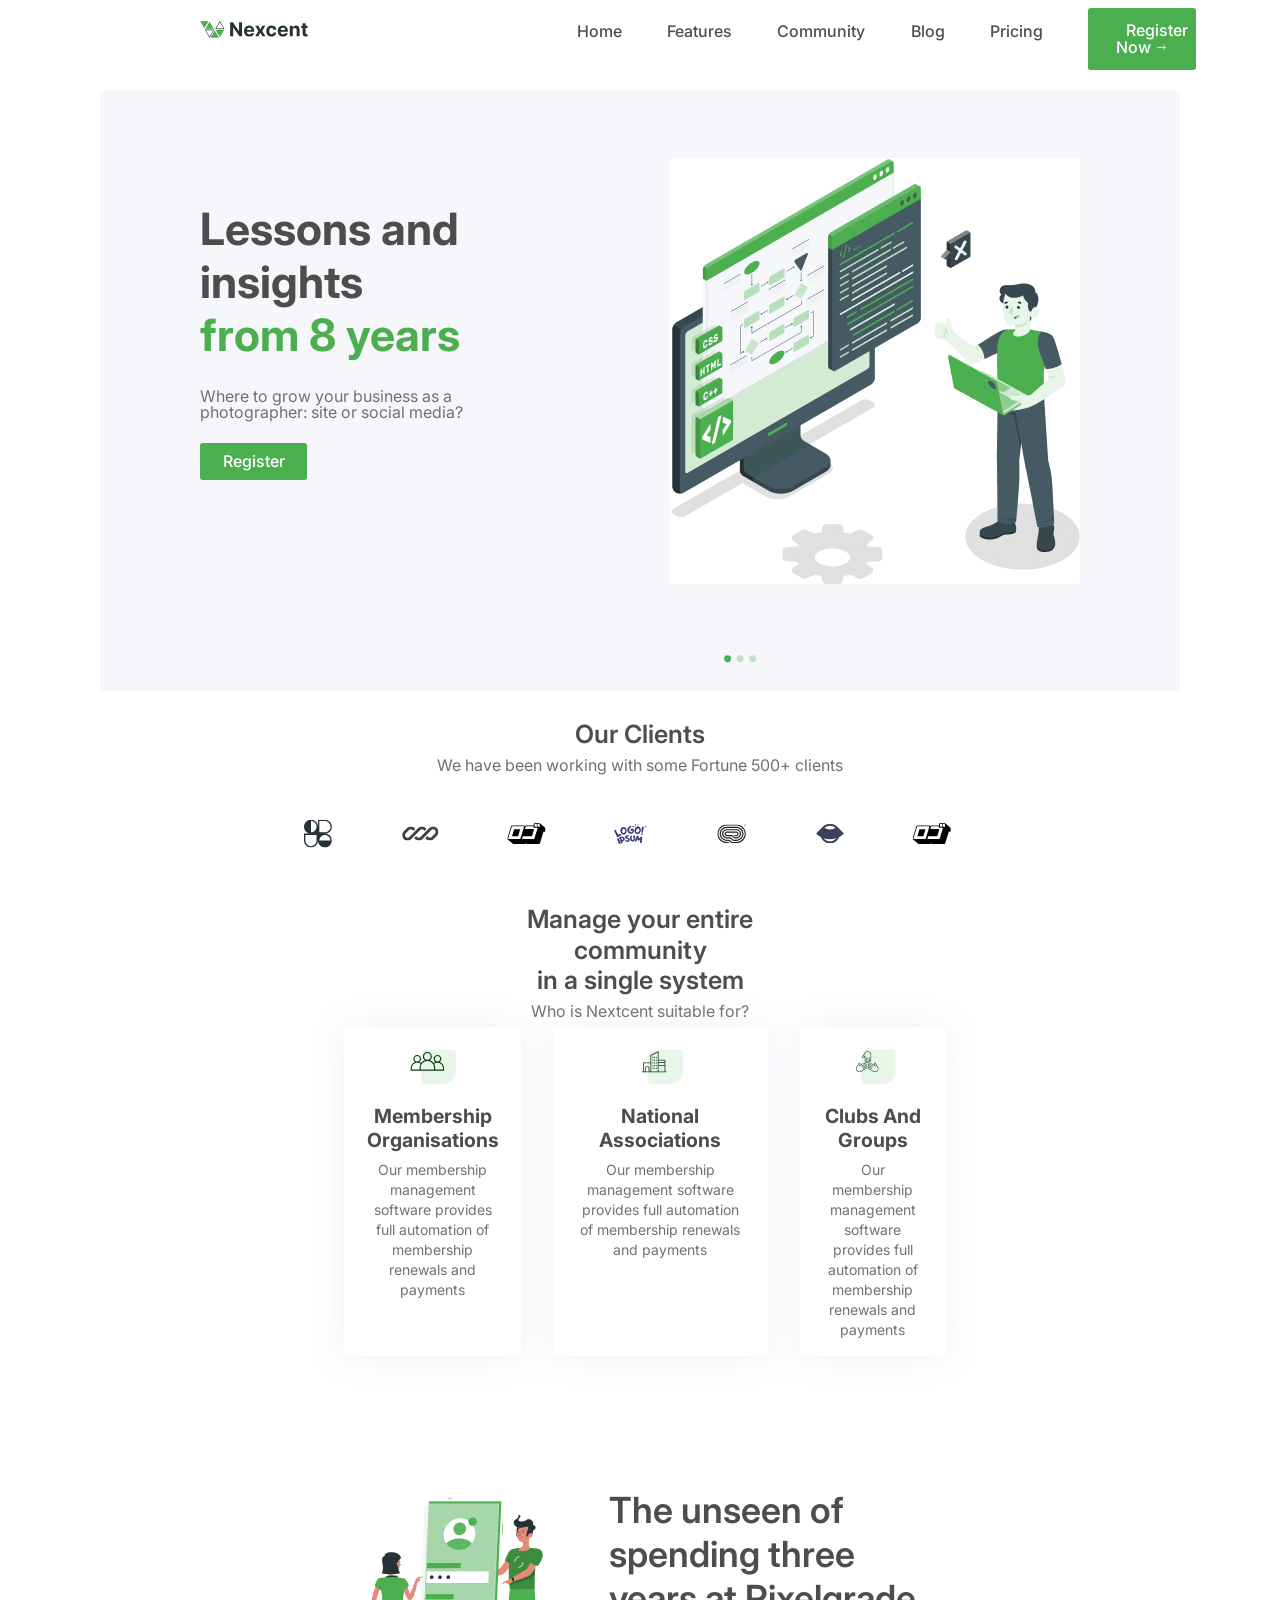
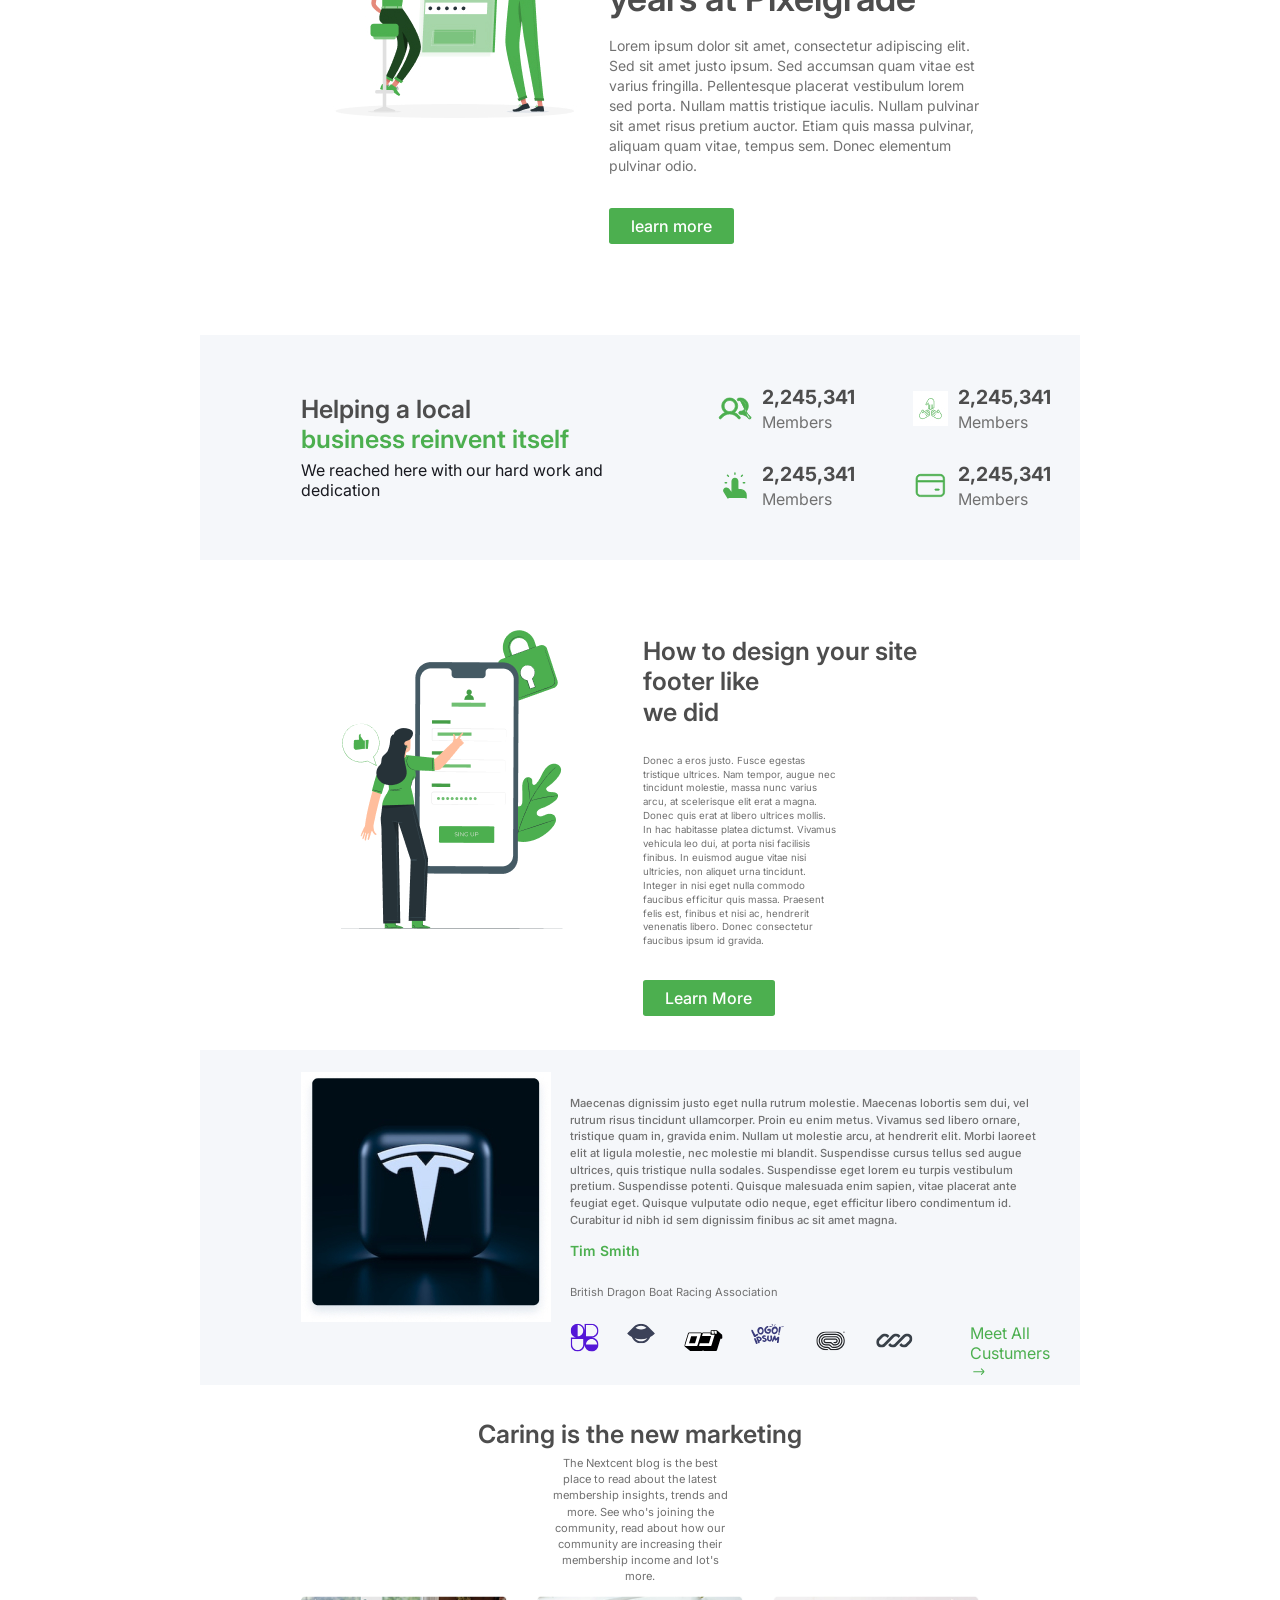
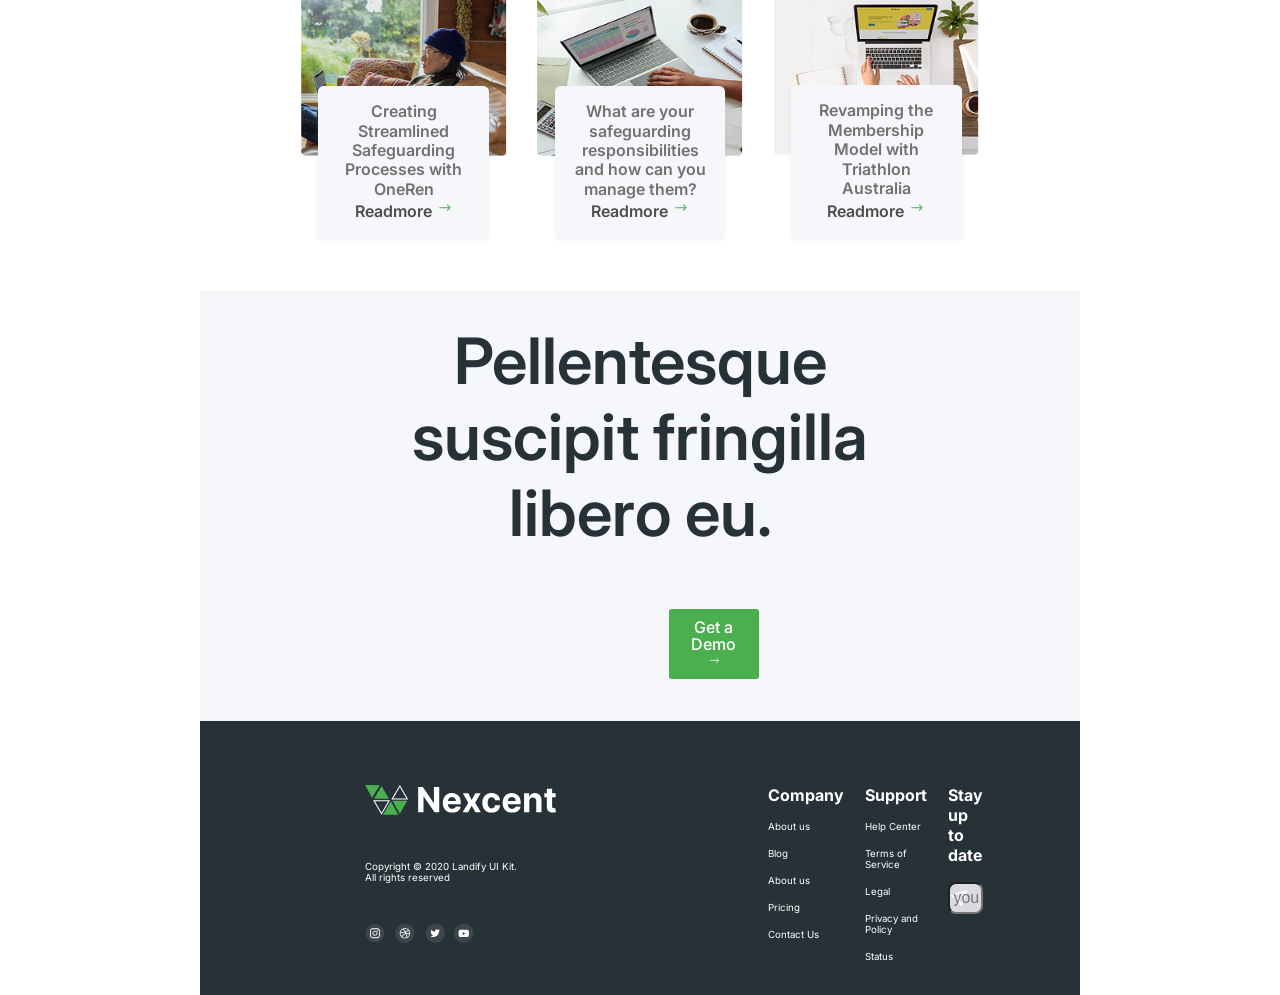
==== commit 8b8b7ac9: "complete_layout_sections" ====
--- a/index.html
+++ b/index.html
@@ -124,13 +124,17 @@
                 <div class="right-panel">
                     <ul class="list_decor-none">
                         <li><img src="./Assets/Images/local-business_01.svg" alt="business-members">
-                        <p>2,245,341<span>Members</span></p></li>
+                            <p>2,245,341<span>Members</span></p>
+                        </li>
                         <li><img src="./Assets/Images/local-business_1.jpg" alt="business-Clubs">
-                        <p>2,245,341<span>Members</span></p></li>
+                            <p>2,245,341<span>Members</span></p>
+                        </li>
                         <li><img src="./Assets/Images/local-business_3.svg" alt="business-Event Bookings">
-                        <p>2,245,341<span>Members</span></p></li>
+                            <p>2,245,341<span>Members</span></p>
+                        </li>
                         <li><img src="./Assets/Images/local-business_2.svg" alt="business-Payments">
-                        <p>2,245,341<span>Members</span></p></li>
+                            <p>2,245,341<span>Members</span></p>
+                        </li>
                     </ul>
                 </div>
             </div>
@@ -199,34 +203,35 @@
                         more. See who's joining the community, read about how our community are increasing their
                         membership income and lot's more.</p>
                 </div>
-                <div class="cart-panel d-flex">
-                    <div class="cart">
-                        <figure class="text-align-center caring-cart">
+                <div class="cart-panel">
+                    <div class="card-wrapper">
+                        <div class="card">
                             <img class="cart1" src="./Assets/Images/caring_2_ market.jpg" alt="caring-marketing">
-                            <figcaption text-align-center>Creating Streamlined Safeguarding Processes with OneRen
-                            </figcaption>
-                            <a href="javascript:void(0)">Readmore <img src="./Assets/Images/Right-direction.svg"
+                            <div class="text-content">
+                                <p>Creating Streamlined Safeguarding Processes with OneRen</p>
+                                <a href="javascript:void(0)">Readmore <img src="./Assets/Images/Right-direction.svg"
                                     alt="right-arrow"></a>
-                        </figure>
-                    </div>
-                    <div class="cart">
-                        <figure class="text-align-center caring-cart">
-                            <img class=" cart2" src="./Assets/Images/caring_3_market.jpg" alt="caring-marketing">
-                            <figcaption>What are your safeguarding responsibilities and how can you manage them?
-                            </figcaption>
-                            <a href="javascript:void(0)">Readmore <img src="./Assets/Images/Right-direction.svg"
+                            </div>
+                        </div>
+                        <div class="card">
+                            <img class="cart1" src="./Assets/Images/caring_3_market.jpg" alt="caring-marketing">
+                            <div class="text-content">
+                                <p>What are your safeguarding responsibilities and how can you manage them?</p>
+                                <a href="javascript:void(0)">Readmore <img src="./Assets/Images/Right-direction.svg"
                                     alt="right-arrow"></a>
-                        </figure>
-                    </div>
-                    <div class="cart">
-                        <figure class="text-align-center caring-cart">
-                            <img class=" cart3" src="./Assets/Images/caring_1_market.jpg" alt="caring-marketing">
-                            <figcaption>Revamping the Membership Model with Triathlon Australia
-                            </figcaption>
-                            <a class="padding-bottom" href="javascript:void(0)">Readmore <img
-                                    src="./Assets/Images/Right-direction.svg" alt="right-arrow"></a>
-                    </div>
-                </div>
+                            </div>
+                        </div>
+                        <div class="card">
+                            <img class="cart1" src="./Assets/Images/caring_1_market.jpg" alt="caring-marketing">
+                            <div class="text-content">
+                                <p>Revamping the Membership Model with Triathlon Australia</p>
+                                <a href="javascript:void(0)">Readmore <img src="./Assets/Images/Right-direction.svg"
+                                    alt="right-arrow"></a>
+                            </div>
+                        </div>
+                    </div>
+                </div>
+            </div>
         </section>
     </main>
     <footer>
@@ -281,17 +286,6 @@
             </div>
         </section>
     </footer>
-    <div class="container">
-        <div class="card-wrapper">
-            <div class="card">
-                <img src="./Assets/images/caring_2_ market.jpg" alt="image">
-                <div class="text-content">
-                    <p>lorhhjjj</p>
-                    <a href="#">hellp</a>
-                </div>
-            </div>
-        </div>
-    </div>
 </body>
 
 </html>
--- a/Assets/Css/variables.css
+++ b/Assets/Css/variables.css
@@ -11,6 +11,7 @@
     --BORDER-SHADOW: #ABBED133;
     --FOOTER-COLOR: #263238;
     --FORM-COLOR:#D9DBE1;
+    
 
     /* Font-Size */
     --FONT-11_14: 0.696rem;
--- a/Assets/Css/style.css
+++ b/Assets/Css/style.css
@@ -278,7 +278,8 @@
 
 .helping-business .container .left-panel {
     margin-block: 3.699rem;
-    margin-left: var(--MARGIN-INLINE);   
+    margin-left: var(--MARGIN-INLINE);
+    
 }
     
 .helping-business .container .right-panel {
@@ -435,45 +436,46 @@
     margin-bottom: 0.696rem;
 }
 
-.caring-marketing .cart-panel .cart figcaption {
-    padding-inline: 1.987rem;
-    padding-block: 0.696rem;
-    font-weight: 600;
-    line-height: 1.218rem;
-    z-index: 1rem;
-    max-width: 19rem;
-    max-height: fit-content;
-}
-
-.caring-marketing .cart-panel .cart {
-    margin: 0;
-    
-}
-
-.caring-marketing .cart-panel .cart .cart1 {
-    margin-right: 0.08rem;
-}
-
-.caring-marketing .cart-panel .cart .cart2 {
-    margin-inline: 0.15rem;
-}
-
-.caring-marketing .cart-panel .cart .cart3 {
-    margin-left: 0.08rem;
-}
-
-.caring-marketing .cart-panel {
-    margin-left: var(--MARGIN-INLINE);
-    margin-right: var(--MARGIN-INLINE);
-    margin-bottom: 3.342rem;
-}
-
 .caring-marketing .cart-panel .cart {
     padding-left: 1.043rem;
     padding-right: 1.436rem;
     padding-bottom: 1.044rem;
-}
-
+} 
+.cart-panel{
+    margin-left: var(--MARGIN-INLINE);
+    margin-right: var(--MARGIN-INLINE);
+    margin-bottom: 3.342rem; 
+} 
+.card-wrapper{
+    display: flex;
+    gap: 30px;
+}
+.card-wrapper .card{
+    display: flex;
+    flex-direction: column;
+    width: 28%;
+    flex-grow: 1;
+}
+
+.card-wrapper .card1 img{width: 100%;}
+.text-content{
+    margin-top: -70px;
+    margin-inline: 1.109rem;
+    flex-grow: 1;
+    font-weight: 600;
+    line-height: 1.218rem;
+    background: var(--SECONDRY-COLOR);
+    box-shadow: 0px 2px 4px var(--BORDER-SHADOW);
+    text-align: center;
+    padding: 1rem;
+    border-radius: 0.348rem;
+    display: flex;
+    flex-direction: column;
+    align-items: center;   
+}
+.text-content a{
+    margin-top: auto;
+}
 .caring-marketing .cart-panel .cart a {
     color: var(--ACCENT-COLOR);
 }
--- a/Assets/Css/resposive.css
+++ b/Assets/Css/resposive.css
@@ -241,6 +241,58 @@
         margin-bottom: 2rem;
     }
 }
+/* coomunity-bottom */
+/* Tablet View (max-width: 990px) */
+@media (max-width: 990px) {
+    .community-bottom-panel {
+        margin-inline: 2rem;
+    }
+
+    .community-bottom-panel .left_panel img {
+        max-height: 500px; /* Larger image for better visibility on tablets */
+        display: flex;
+        flex-direction: column;
+    }
+
+    .community-bottom-panel .right_panel h2 {
+        font-size: 2rem;
+        line-height: 2.5rem;
+    }
+
+    .community-bottom-panel .right_panel p {
+        font-size: 0.95rem;
+    }
+}
+
+/* Mobile View (max-width: 768px) */
+@media (max-width: 768px) {
+    .community-bottom-panel {
+        margin-inline: 1rem; /* More compact layout */
+       
+    }
+
+    .community-bottom-panel .left_panel img {
+        max-height: 800px;  /* Larger image for better clarity on mobile */
+        display: flex;
+        flex-direction: column;
+        margin-block: 1rem;
+    }
+
+    .community-bottom-panel .right_panel h2 {
+        font-size: 2rem;         /* Slightly larger heading for emphasis */
+        line-height: 2.5rem;
+    }
+
+    .community-bottom-panel .right_panel p {
+        font-size: 1rem;
+    }
+
+    .community-bottom-panel .right_panel a {
+        width: 100%;         /* Full-width button for better touch targets */
+        padding: 0.8rem 0;   /* Adjusted padding */
+    }
+}
+
 
 /* foooter section */
 
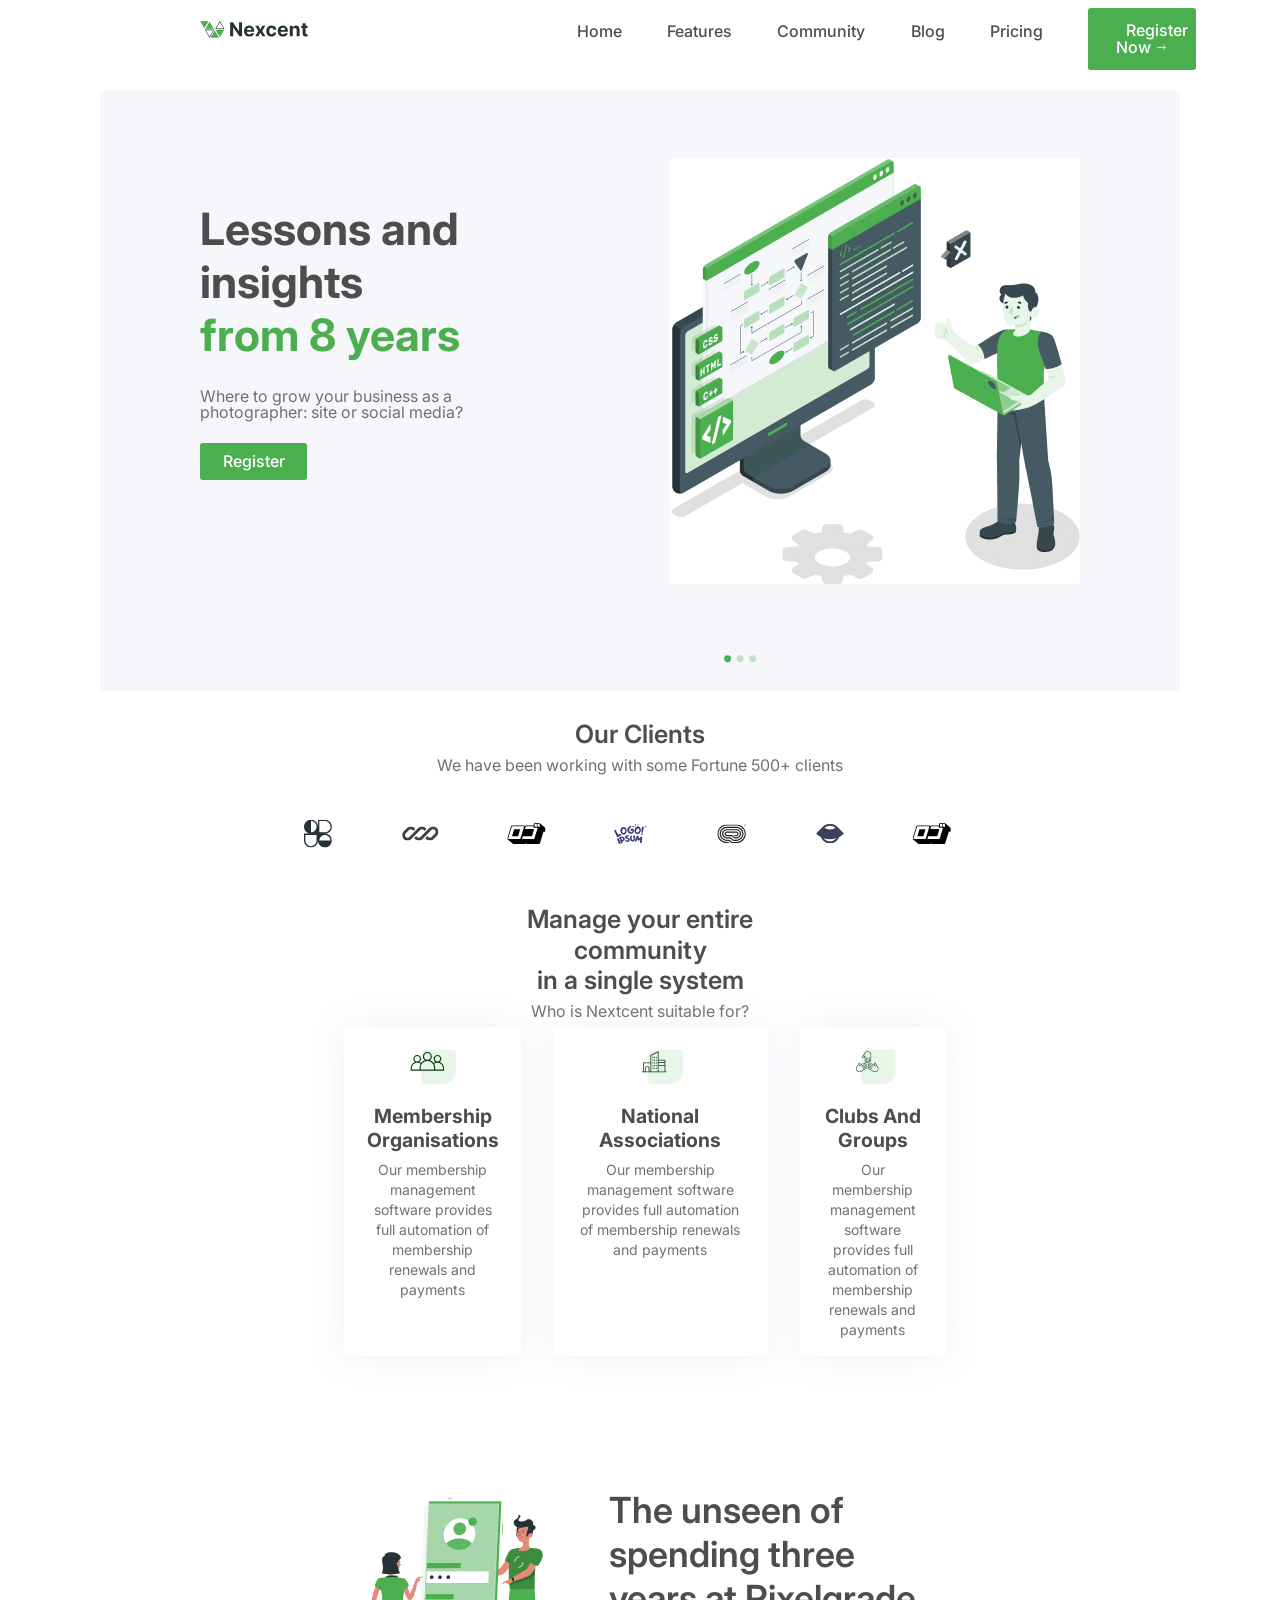
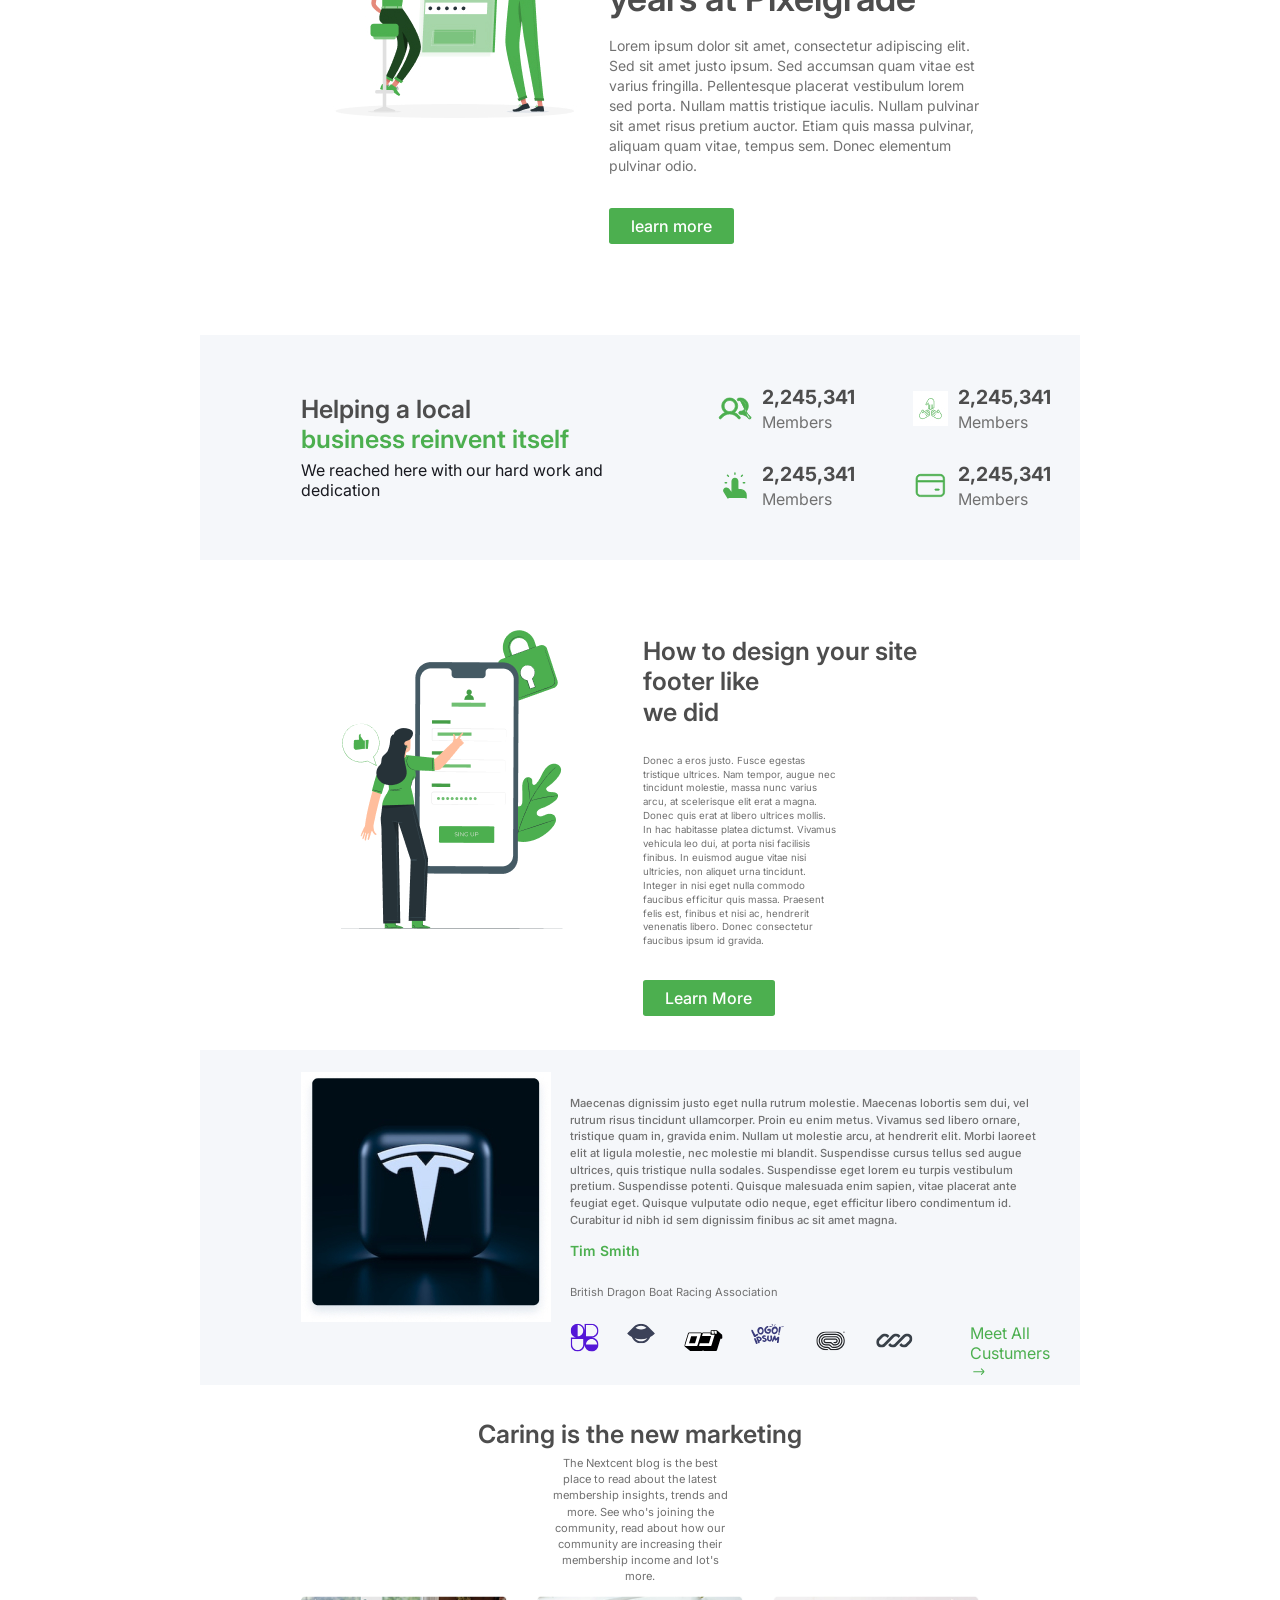
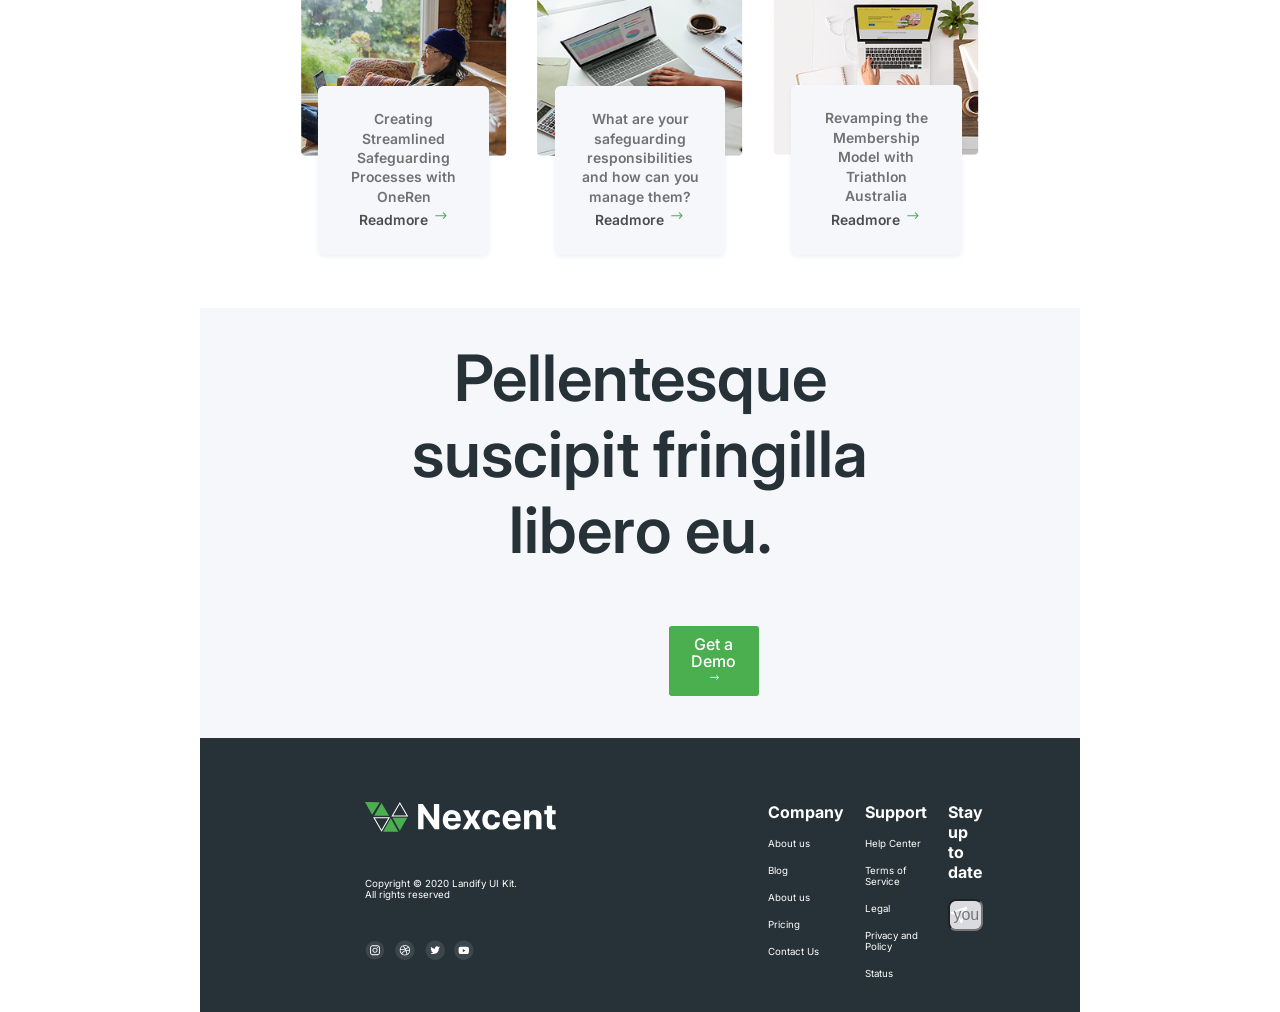
==== commit 984100bf: "modify footer section" ====
--- a/index.html
+++ b/index.html
@@ -242,7 +242,7 @@
                     <a href="javascript:void(0)" class="btn btn2 btn4">Get a Demo<img
                             src="./Assets/Images/Right-white.svg" alt="right-arrow"></a>
                 </div>
-                <div class="container2 d-flex">
+                <div class="footer d-flex">
                     <div class="logos-section">
                         <img src="./Assets/Images/Logo-white.svg" alt="company-logo">
                         <p>Copyright © 2020 Landify UI Kit. <span>All rights reserved</span> </p>
--- a/Assets/Css/style.css
+++ b/Assets/Css/style.css
@@ -302,10 +302,6 @@
     font-weight: 700;
     color: #222;
 }
-/* .helping-business .right-panel ul li img{
-    width:40px;
-    height:40px;
-} */
 
 .helping-business .right-panel ul li span{
     display: block;
@@ -463,11 +459,12 @@
     margin-inline: 1.109rem;
     flex-grow: 1;
     font-weight: 600;
+    font-size: var(--FONT-13_92);
     line-height: 1.218rem;
     background: var(--SECONDRY-COLOR);
     box-shadow: 0px 2px 4px var(--BORDER-SHADOW);
     text-align: center;
-    padding: 1rem;
+    padding: 1.5rem;
     border-radius: 0.348rem;
     display: flex;
     flex-direction: column;
@@ -510,32 +507,32 @@
 }
 
 /* footer-Section*/
-.container2 {
+.footer {
     background-color: var(--FOOTER-COLOR);
     color: var(--PRIMARY-COLOR);
     
 }
 
-.container2 .logos-section {
+.footer .logos-section {
     margin-left: 10.313rem;
     padding-top: 4rem;
     margin-right: 7.813rem;
     
 }
 
-.container2 .logos-section ul {
+.footer .logos-section ul {
     margin-bottom: 3.28rem;
 
 }
 
-.container2 .logos-section p {
+.footer .logos-section p {
     font-weight: 400;
     font-size: var(--FONT-9_74);
     margin-top: 2.629rem;
     margin-bottom: 2.5rem;  
 }
 
-.container2 .logos-section a span {
+.footer .logos-section a span {
     margin-top: 0.5rem;
 }
 /*  */
@@ -561,18 +558,18 @@
 /*  */
 
 
-.container2 .left-panel h3 {
+.footer .left-panel h3 {
     font-weight: 600;
     font-size: 1.25rem;
 }
 
-.container2 .left-panel {
+.footer .left-panel {
     padding-top: 4rem;
     margin-right: 7.178rem;
     margin-left: 5.438rem;
 }
 
-.container2 .left-panel a {
+.footer .left-panel a {
     display: block;         
     margin-bottom: 0.5rem;  
     margin-top: 1rem;       
@@ -582,7 +579,7 @@
     color: #fff;            
 }
 
-.container2 .left-panel a:hover {
+.footer .left-panel a:hover {
     color: #00aaff;         
 }
 
--- a/Assets/Css/resposive.css
+++ b/Assets/Css/resposive.css
@@ -1,4 +1,47 @@
 /* ====== MEDIA QUERIES FOR RESPONSIVENESS ====== */
+/* header-section */
+/* Media Query for 990px screens */
+@media (max-width: 990px) {
+    header nav ul {
+        display: none;
+    }
+
+    .nexcent {
+        display: block;
+        margin-left: 0;
+        padding-left: 1rem; /* Adds space from the left */
+        text-align: left;
+    }
+}
+
+/* Media Query for 768px screens */
+@media (max-width: 768px) {
+    header nav ul {
+        display: none;
+    }
+
+    .nexcent {
+        display: block;
+        margin-left: 0;
+        /* padding-left: 1rem; */
+        text-align: left;
+    }
+}
+
+/* Media Query for 575px screens */
+@media (max-width: 575px) {
+    header nav ul {
+        display: none;
+    }
+
+    .nexcent {
+        display: block;
+        margin-left: 0;
+        padding-left: 1rem;
+        text-align: left;
+    }
+}
+
 
 /* Home Banner Start*/
 /* Tablet View (max-width: 990px) */
@@ -184,7 +227,7 @@
     }
 
     .manage-community .top-section {
-        margin-inline: 1rem;
+        margin-inline: 0.5rem;
         text-align: center;
     }
 
@@ -215,15 +258,15 @@
     }
 
     .community-bottom-panel .left_panel img {
-        width: 100%; /* Full-width for better responsiveness */
+        width: 100%; 
         height: auto;
-        object-fit: cover; /* Ensures image fills nicely */
+        object-fit: cover; 
         border-radius: 0.5rem;
     }
 
     .community-bottom-panel .right_panel {
         width: 100%; 
-        max-width: 400px; /* Keeps content aligned */
+        max-width: 400px; 
     }
 
     .community-bottom-panel .right_panel h2 {
@@ -249,7 +292,7 @@
     }
 
     .community-bottom-panel .left_panel img {
-        max-height: 500px; /* Larger image for better visibility on tablets */
+        max-height: 600px; 
         display: flex;
         flex-direction: column;
     }
@@ -267,19 +310,19 @@
 /* Mobile View (max-width: 768px) */
 @media (max-width: 768px) {
     .community-bottom-panel {
-        margin-inline: 1rem; /* More compact layout */
+        margin-inline: 1rem;
        
     }
 
     .community-bottom-panel .left_panel img {
-        max-height: 800px;  /* Larger image for better clarity on mobile */
+        max-height: 400px;  
         display: flex;
         flex-direction: column;
         margin-block: 1rem;
     }
 
     .community-bottom-panel .right_panel h2 {
-        font-size: 2rem;         /* Slightly larger heading for emphasis */
+        font-size: 2rem;         
         line-height: 2.5rem;
     }
 
@@ -288,11 +331,454 @@
     }
 
     .community-bottom-panel .right_panel a {
-        width: 100%;         /* Full-width button for better touch targets */
-        padding: 0.8rem 0;   /* Adjusted padding */
-    }
-}
-
-
-/* foooter section */
-
+        width: 55%;         
+        padding: 0.8rem 0;   
+    }
+}
+/* Helping-business */
+
+/* Tablet View (max-width: 990px) */
+@media (max-width: 990px) {
+    .helping-business .container {
+        display: flex;
+        flex-direction: column;
+        text-align: center;  
+    }
+
+    .helping-business .container .left-panel {
+        margin-block: 2rem;
+        margin-left: 0;      
+    }
+
+    .helping-business .container .right-panel {
+        margin-left: 0;
+        width: 100%; 
+    }
+
+    .helping-business .right-panel ul {
+        display: grid;  
+        grid-template-columns: 1fr;  
+        gap: 20px;
+        padding-top: 30px;
+        padding-inline: 1rem; 
+    }
+}
+
+/* Mobile View (max-width: 768px) */
+@media (max-width: 768px) {
+    .helping-business .container .left-panel h2 {
+        font-size: 1.8rem;
+        line-height: 2.3rem;
+    }
+
+    .helping-business .container .left-panel p {
+        font-size: 1rem;
+    }
+
+    .helping-business .right-panel ul li {
+        font-size: 24px; 
+        display: flex;
+        align-items: center;
+        gap: 10px;  
+    }
+}
+
+/* Small Screen View (max-width: 575px) */
+@media (max-width: 575px) {
+    .helping-business .container {
+        padding: .5rem;  
+    }
+
+    .helping-business .right-panel ul {
+        display: grid;  
+        grid-template-columns: 1fr;  
+        gap: 15px;
+    }
+
+    .helping-business .right-panel ul li {
+        font-size: 20px;  
+        gap: 5px;
+        align-items: center;
+        display: flex; 
+    }
+
+    .helping-business .container .left-panel h2 {
+        font-size: 1.5rem;
+        margin-bottom: 0.5rem;
+    }
+
+    .helping-business .container .left-panel p {
+        font-size: 0.9rem;
+    }
+}
+
+/* Design footer */
+@media (max-width: 990px) {
+    .design-footer .container {
+        flex-direction: column;
+        text-align: center;  /* Centers text for better visual flow */
+    }
+
+    .design-footer .container .left-panel img {
+        margin-left: 0;
+        width: 90%; 
+    }
+
+    .design-footer .container .right-panel {
+        margin-left: 0;
+        margin-right: 0;
+    }
+
+    .design-footer .container .right-panel p {
+        margin-right: 0;
+        
+    }
+}
+
+/* Mobile View (max-width: 768px) */
+@media (max-width: 768px) {
+    .design-footer .container .right-panel h2 {
+        font-size: 1.8rem;
+        line-height: 2.3rem;
+    }
+
+    .design-footer .container .right-panel p {
+        font-size: 1rem;
+        font-weight: 400;
+        line-height: 0.87rem;
+    }
+}
+
+/* Small Screen View (max-width: 575px) */
+@media (max-width: 575px) {
+    .design-footer .container {
+        padding: 1rem;  /* Add padding for small screens */
+    }
+
+    .design-footer .container .right-panel h2 {
+        font-size: 1.5rem;
+        margin-bottom: 0.5rem;
+    }
+
+    .design-footer .container .right-panel p {
+        font-weight: 400;
+        line-height: 0.87rem;
+        font-size: var(--FONT-9_74);
+    }
+
+    .design-footer .container .left-panel img {
+        width: 100%; 
+        margin-top: 1rem;
+    }
+}
+
+/* Testimonials Section */
+/* Tablet View (max-width: 990px) */
+@media (max-width: 990px) {
+    .testmonials .container {
+        display: flex;
+        flex-direction: column;
+        text-align: center;
+        padding: 2rem 1rem;
+    }
+
+    .testmonials .container .left-panel img {
+        margin-left: 0;
+        margin-right: 0;
+        width: 100%;
+    }
+
+    .testmonials .container .right-panel {
+        margin-left: 0;
+        margin-right: 0;
+        margin-top: 1rem;
+    }
+
+    .testmonials .container .right-panel blockquote p {
+        font-size: 1rem;
+        line-height: 1.5rem;
+        margin-top: 1rem;
+        margin-bottom: 1rem;
+    }
+
+    .testmonials .container .right-panel .name {
+        font-size: 1.2rem;
+        margin-top: 1rem;
+        margin-bottom: 0.5rem;
+    }
+
+    .testmonials .container .right-bottom ul {
+        display: grid;
+        grid-template-columns: repeat(3, 1fr); 
+        gap: 20px; 
+        padding-right: 0;
+        text-align: center;
+    }
+
+    .testmonials .container .right-bottom a {
+        display: block; 
+        margin-top: 1rem;
+    }
+}
+
+/* Mobile View (max-width: 768px) */
+@media (max-width: 768px) {
+    .testmonials .container .left-panel img {
+        width: 80%;
+        margin: 0 auto;
+    }
+
+    .testmonials .container .right-panel blockquote p {
+        font-size: 0.9rem;
+        line-height: 1.3rem;
+    }
+
+    .testmonials .container .right-panel .name {
+        font-size: 1rem;
+    }
+
+    .testmonials .container .right-bottom ul {
+        grid-template-columns: repeat(2, 1fr); 
+        gap: 15px;
+    }
+
+    .testmonials .container .right-bottom a {
+        margin-top: 1rem;
+    }
+}
+
+/* Small Screen View (max-width: 575px) */
+@media (max-width: 575px) {
+    .testmonials .container {
+        padding: 1rem 0.5rem;
+    }
+
+    .testmonials .container .left-panel img {
+        width: 100%;
+        margin-block: 1rem;
+    }
+
+    .testmonials .container .right-panel blockquote p {
+        font-size: 0.85rem;
+        line-height: 1.2rem;
+        margin-bottom: 0.8rem;
+    }
+
+    .testmonials .container .right-panel .name {
+        font-size: 0.95rem;
+    }
+
+    .testmonials .container .right-bottom ul {
+        display: grid;
+        grid-template-columns: repeat(2, 1fr);
+        gap: 8px;
+        text-align: center;
+    }
+
+    .testmonials .container .right-bottom a {
+        display: block;
+        text-align: center;
+        margin-top: 1rem;
+        width: 100%; 
+    }
+}
+ /* pending */
+/* Caring Marketing */                    
+@media (max-width: 990px) {
+    .caring-marketing .top-panel {
+        text-align: center; 
+        justify-content: center; 
+        margin-inline: auto;
+    }
+
+    .caring-marketing .top-panel p {
+        margin-inline: 2rem; 
+        text-align: center; 
+    }
+
+    .card-wrapper {
+        flex-direction: column; 
+        gap: 20px; 
+    }
+
+    .card-wrapper .card {
+        width: 100%; 
+        padding: 1rem; /* Added padding for consistent spacing */
+        box-sizing: border-box;
+    }
+
+    .card-wrapper .card img {
+        width: 80%; 
+        height: auto;
+        margin: 0 auto; /* Center the image */
+        border-radius: 0.5rem; /* Optional: Adds smooth corners for a refined look */
+    }
+
+    .text-content {
+        margin-top: -40px; 
+        padding: 1rem;
+        width: 80%; 
+        box-sizing: border-box;
+        margin-inline: auto; /* Center text content */
+    }
+
+    .text-content a {
+        font-size: 0.9rem; /* Smaller 'Read More' text */
+    }
+}
+
+@media (max-width: 768px) {
+    .text-content {
+        margin-top: -30px; 
+        padding: 0.8rem;
+        width: 90%; 
+        font-size: var(--FONT-11_14);
+    }
+
+    .caring-marketing .top-panel p {
+        margin-inline: 1.5rem; 
+        text-align: center; 
+    }
+
+    .card-wrapper .card img {
+        width: 70%; 
+        height: auto; 
+    }
+
+    .text-content a {
+        font-size: 0.8rem; /* Medium size for tablets */
+    }
+}
+
+@media (max-width: 575px) {
+    .text-content {
+        margin-top: -20px; 
+        padding: 0.5rem;
+        font-size: 1rem;
+    }
+
+    .caring-marketing .top-panel h2 {
+        font-size: 1.8rem;
+        text-align: center;
+    }
+
+    .caring-marketing .top-panel p {
+        margin-inline: 1rem;
+        font-size: 0.9rem;
+    }
+
+    .card-wrapper .card img {
+        width: 60%;  
+        height: auto;
+    }
+
+    .text-content a {
+        font-size: 0.7rem; /* Smallest size for mobile */
+    }
+}
+
+
+/* ****Footer above section***** */
+@media (max-width: 990px) {
+    .get-demo h2 {
+        margin-inline: 3rem; 
+        font-size: 3rem;
+        line-height: 3.5rem;
+    }
+
+    .get-demo a {
+        margin-inline: auto; 
+        display: block; 
+        width: fit-content;
+        text-align: center; 
+    }
+}
+
+@media (max-width: 768px) {
+    .get-demo h2 {
+        margin-inline: 2rem;
+        font-size: 2.5rem;
+        line-height: 3rem;
+        padding-top: 1.5rem;
+        padding-bottom: 1.5rem;
+    }
+
+    /* .get-demo a {
+        width: 80%; 
+        text-align: center;
+    } */
+    .get-demo a {
+        margin-inline: auto; 
+        display: block; 
+        width: fit-content;
+        text-align: center; 
+    }
+}
+
+@media (max-width: 575px) {
+
+    .get-demo h2 {
+        margin-inline: 1rem;
+        font-size: 2rem;
+        line-height: 2.5rem;
+        padding-top: 1rem;
+        padding-bottom: 1rem;
+    }
+
+    .get-demo a {
+        margin-inline: auto; 
+        display: block; 
+        width: fit-content;
+        text-align: center; 
+    }
+}
+
+/* footer */
+/* For screens up to 990px */
+@media (max-width: 990px) {
+    .footer {
+        flex-direction: column; 
+    }
+
+    .footer .logos-section {
+        order: 1;  
+    }
+
+    .footer .left-panel {
+        order: 2; 
+        flex-direction: column; 
+        align-items: center;   
+        gap: 1.5rem;
+    }
+    .company, .support, .up-to-date {
+        text-align: center;
+        width: 100%; 
+    }
+}
+
+/* For screens up to 767px */
+@media (max-width: 767px) {
+    .footer .logos-section {
+        padding-top: 1.5rem;
+    }
+
+    .company, .support, .up-to-date {
+        text-align: center;
+        width: 100%; 
+    }
+}
+
+/* For screens up to 545px */
+@media (max-width: 545px) {
+    .footer .logos-section {
+        padding-top: 1rem;
+    }
+
+    .footer .left-panel {
+        gap: 1rem; 
+    }
+
+    .company, .support, .up-to-date {
+        padding: 0 1rem; 
+    }
+}
